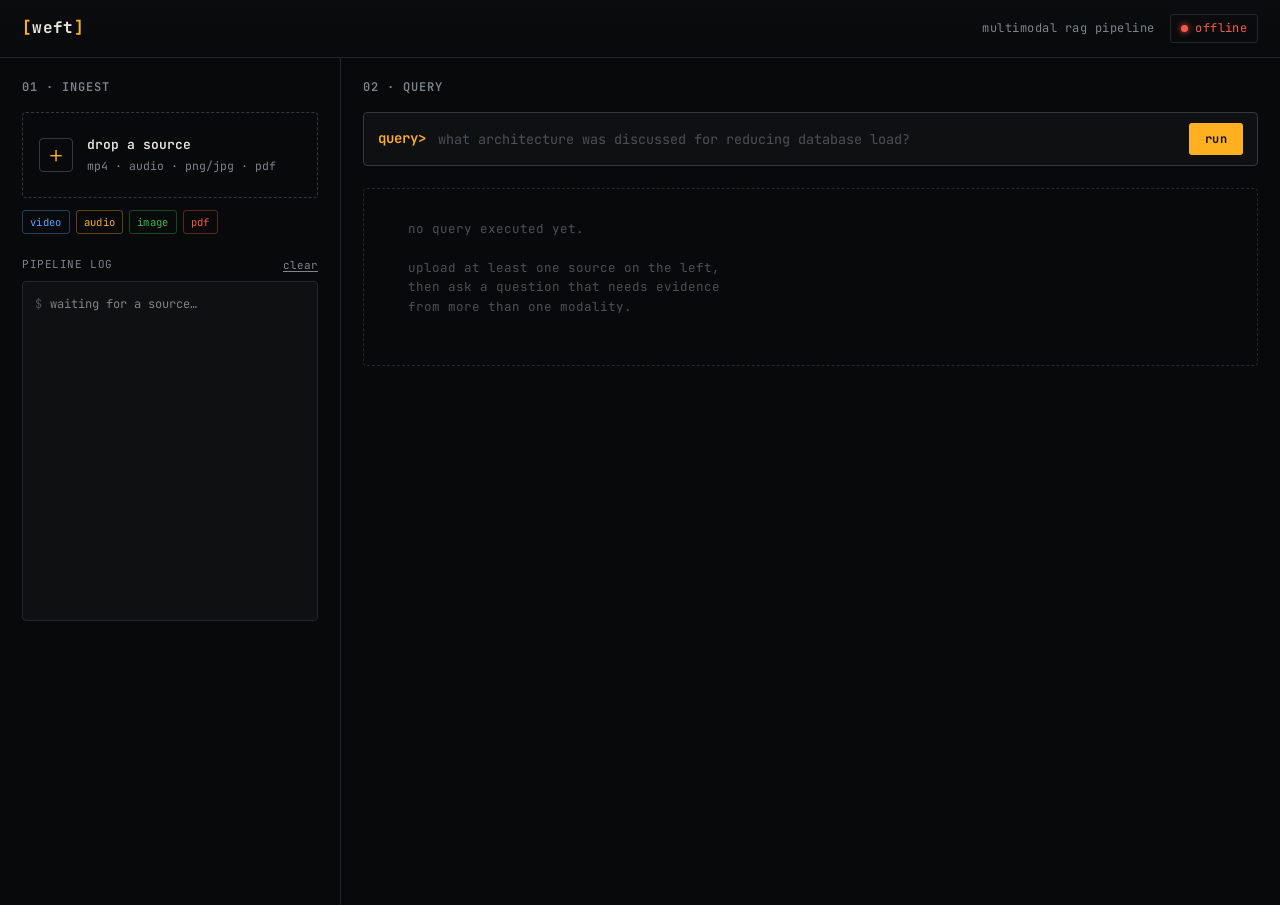
==== static/index.html @ 2bc6fb77 "chore: rename project to Weft, normalize line endings with .gitattributes, remove stray scaffold fol" ====
<!doctype html>
<html lang="en">
<head>
<meta charset="utf-8" />
<meta name="viewport" content="width=device-width, initial-scale=1" />
<title>weft // multimodal rag pipeline</title>
<link rel="preconnect" href="https://fonts.googleapis.com" />
<link href="https://fonts.googleapis.com/css2?family=JetBrains+Mono:wght@400;500;600;700&display=swap" rel="stylesheet" />
<link rel="stylesheet" href="/static/style.css" />
</head>
<body>

<header class="topbar">
  <div class="wordmark">
    <span class="bracket">[</span>weft<span class="bracket">]</span>
  </div>
  <div class="topbar-meta">
    <span class="topbar-label">multimodal rag pipeline</span>
    <span class="status" id="status-indicator" data-state="pending">
      <span class="status-dot"></span>
      <span class="status-text">connecting</span>
    </span>
  </div>
</header>

<main class="layout">

  <!-- ============ SIDEBAR: INGESTION ============ -->
  <section class="panel sidebar" aria-labelledby="ingest-heading">
    <h2 id="ingest-heading" class="panel-title">01 · ingest</h2>

    <div class="dropzone" id="dropzone" tabindex="0" role="button"
         aria-label="Upload a video, audio, image, or PDF source">
      <input type="file" id="file-input" accept=".mp4,.mp3,.wav,.m4a,.aac,.flac,.ogg,.png,.jpg,.jpeg,.pdf,.json,.txt" hidden />
      <div class="dropzone-inner">
        <div class="dropzone-glyph">＋</div>
        <div class="dropzone-copy">
          <strong>drop a source</strong>
          <span>mp4 · audio · png/jpg · pdf</span>
        </div>
      </div>
    </div>

    <div class="modality-legend">
      <span class="tag tag-video">video</span>
      <span class="tag tag-audio">audio</span>
      <span class="tag tag-image">image</span>
      <span class="tag tag-pdf">pdf</span>
    </div>

    <div class="log-header">
      <span>pipeline log</span>
      <button class="ghost-btn" id="clear-log">clear</button>
    </div>
    <div class="log-feed" id="log-feed" aria-live="polite">
      <div class="log-line log-muted">
        <span class="log-prefix">$</span> waiting for a source&hellip;
      </div>
    </div>
  </section>

  <!-- ============ MAIN: QUERY + RESULTS ============ -->
  <section class="panel main" aria-labelledby="query-heading">
    <h2 id="query-heading" class="panel-title">02 · query</h2>

    <form class="query-form" id="query-form">
      <label class="query-prompt" for="query-input">query&gt;</label>
      <input
        type="text"
        id="query-input"
        class="query-input"
        placeholder="what architecture was discussed for reducing database load?"
        autocomplete="off"
      />
      <button type="submit" class="run-btn" id="run-btn">run</button>
    </form>

    <div class="empty-state" id="empty-state">
      <pre>
   no query executed yet.

   upload at least one source on the left,
   then ask a question that needs evidence
   from more than one modality.
      </pre>
    </div>

    <div class="results" id="results" hidden>

      <!-- diff-style comparison, the signature element -->
      <div class="diff-block" id="diff-block">
        <div class="diff-hunk-header" id="diff-hunk-header">@@ awaiting query @@</div>
        <div class="diff-cols">
          <div class="diff-col diff-add">
            <div class="diff-col-label">+ multimodal</div>
            <div class="diff-col-body" id="diff-multimodal"></div>
          </div>
          <div class="diff-col diff-remove">
            <div class="diff-col-label">&minus; text-only baseline</div>
            <div class="diff-col-body" id="diff-baseline"></div>
          </div>
        </div>
      </div>

      <!-- full ranked multimodal hit list -->
      <div class="hits-header">
        <span>03 · ranked evidence</span>
        <span class="hits-count" id="hits-count"></span>
      </div>
      <div class="hits-list" id="hits-list"></div>
    </div>

  </section>
</main>

<script src="/static/app.js"></script>
</body>
</html>
---- static/style.css ----
/* ---------------------------------------------------------------
   weft // terminal-brutalist token system
   bg      #08090a   panel   #0e1012   border  #24282c
   text    #e9e6df   dim     #7d848b
   amber   #ffb020   green   #3fb950   red     #f8574d   blue    #58a6ff
----------------------------------------------------------------*/

:root {
  --bg: #08090a;
  --panel: #0e1012;
  --panel-raised: #131619;
  --border: #24282c;
  --border-strong: #34393e;
  --text: #e9e6df;
  --dim: #7d848b;
  --dimmer: #4c5157;
  --amber: #ffb020;
  --green: #3fb950;
  --green-dim: #1c3324;
  --red: #f8574d;
  --red-dim: #391f1e;
  --blue: #58a6ff;
  --mono: "JetBrains Mono", ui-monospace, "SFMono-Regular", Menlo, Consolas, monospace;
}

* { box-sizing: border-box; }

html, body {
  margin: 0;
  background: var(--bg);
  color: var(--text);
  font-family: var(--mono);
  font-size: 14px;
  line-height: 1.55;
}

@media (prefers-reduced-motion: reduce) {
  * { animation: none !important; transition: none !important; }
}

/* ---------- topbar ---------- */

.topbar {
  display: flex;
  align-items: center;
  justify-content: space-between;
  padding: 14px 22px;
  border-bottom: 1px solid var(--border);
  background: linear-gradient(180deg, #0b0c0d, var(--bg));
}

.wordmark {
  font-weight: 700;
  font-size: 16px;
  letter-spacing: 0.02em;
}
.wordmark .bracket { color: var(--amber); }

.topbar-meta {
  display: flex;
  align-items: center;
  gap: 16px;
}

.topbar-label {
  color: var(--dim);
  font-size: 12px;
  letter-spacing: 0.04em;
}

.status {
  display: flex;
  align-items: center;
  gap: 7px;
  font-size: 12px;
  letter-spacing: 0.03em;
  color: var(--dim);
  border: 1px solid var(--border);
  padding: 4px 10px;
  border-radius: 3px;
}
.status-dot {
  width: 7px;
  height: 7px;
  border-radius: 50%;
  background: var(--dimmer);
}
.status[data-state="online"] .status-dot { background: var(--green); box-shadow: 0 0 6px var(--green); }
.status[data-state="online"] .status-text { color: var(--green); }
.status[data-state="offline"] .status-dot { background: var(--red); box-shadow: 0 0 6px var(--red); }
.status[data-state="offline"] .status-text { color: var(--red); }
.status[data-state="pending"] .status-dot { animation: pulse 1.4s ease-in-out infinite; }

@keyframes pulse {
  0%, 100% { opacity: 0.35; }
  50% { opacity: 1; }
}

/* ---------- layout ---------- */

.layout {
  display: grid;
  grid-template-columns: 340px 1fr;
  gap: 1px;
  background: var(--border);
  min-height: calc(100vh - 53px);
}

@media (max-width: 880px) {
  .layout { grid-template-columns: 1fr; }
}

.panel {
  background: var(--bg);
  padding: 20px 22px 26px;
}

.panel-title {
  margin: 0 0 16px;
  font-size: 12px;
  font-weight: 600;
  letter-spacing: 0.08em;
  text-transform: uppercase;
  color: var(--dim);
}

/* ---------- dropzone ---------- */

.dropzone {
  border: 1px dashed var(--border-strong);
  border-radius: 4px;
  padding: 22px 16px;
  cursor: pointer;
  transition: border-color 0.15s ease, background 0.15s ease;
  outline: none;
}
.dropzone:hover,
.dropzone:focus-visible {
  border-color: var(--amber);
  background: rgba(255, 176, 32, 0.04);
}
.dropzone.drag-over {
  border-color: var(--amber);
  background: rgba(255, 176, 32, 0.08);
}
.dropzone-inner {
  display: flex;
  align-items: center;
  gap: 14px;
}
.dropzone-glyph {
  font-size: 22px;
  color: var(--amber);
  width: 34px;
  height: 34px;
  display: flex;
  align-items: center;
  justify-content: center;
  border: 1px solid var(--border-strong);
  border-radius: 4px;
  flex-shrink: 0;
}
.dropzone-copy {
  display: flex;
  flex-direction: column;
  gap: 2px;
}
.dropzone-copy strong { font-size: 13px; font-weight: 600; }
.dropzone-copy span { font-size: 11.5px; color: var(--dim); }

.modality-legend {
  display: flex;
  gap: 6px;
  margin: 12px 0 22px;
  flex-wrap: wrap;
}

.tag {
  font-size: 10.5px;
  letter-spacing: 0.03em;
  padding: 3px 7px;
  border-radius: 3px;
  border: 1px solid var(--border-strong);
  color: var(--dim);
}
.tag-video { color: var(--blue); border-color: rgba(88,166,255,0.35); }
.tag-audio { color: var(--amber); border-color: rgba(255,176,32,0.35); }
.tag-image { color: var(--green); border-color: rgba(63,185,80,0.35); }
.tag-pdf   { color: var(--red); border-color: rgba(248,87,77,0.35); }

/* ---------- log feed ---------- */

.log-header {
  display: flex;
  justify-content: space-between;
  align-items: center;
  font-size: 11px;
  letter-spacing: 0.05em;
  text-transform: uppercase;
  color: var(--dim);
  margin-bottom: 8px;
}

.ghost-btn {
  background: none;
  border: none;
  color: var(--dim);
  font-family: var(--mono);
  font-size: 11px;
  cursor: pointer;
  text-decoration: underline;
  text-underline-offset: 2px;
  padding: 0;
}
.ghost-btn:hover { color: var(--text); }

.log-feed {
  border: 1px solid var(--border);
  border-radius: 4px;
  background: var(--panel);
  padding: 10px 12px;
  height: 340px;
  overflow-y: auto;
  font-size: 12px;
}

.log-line {
  display: flex;
  gap: 8px;
  padding: 3px 0;
  animation: rise 0.15s ease;
  word-break: break-word;
}
@keyframes rise {
  from { opacity: 0; transform: translateY(2px); }
  to { opacity: 1; transform: translateY(0); }
}
.log-prefix { color: var(--dimmer); flex-shrink: 0; }
.log-muted { color: var(--dim); }
.log-ok .log-prefix { color: var(--green); }
.log-ok { color: var(--text); }
.log-err .log-prefix { color: var(--red); }
.log-err { color: #ff9a94; }
.log-info .log-prefix { color: var(--blue); }

/* ---------- query form ---------- */

.query-form {
  display: flex;
  align-items: center;
  gap: 10px;
  border: 1px solid var(--border-strong);
  border-radius: 4px;
  background: var(--panel);
  padding: 10px 14px;
  margin-bottom: 22px;
}
.query-prompt {
  color: var(--amber);
  font-weight: 600;
  flex-shrink: 0;
}
.query-input {
  flex: 1;
  background: none;
  border: none;
  outline: none;
  color: var(--text);
  font-family: var(--mono);
  font-size: 13.5px;
  caret-color: var(--amber);
}
.query-input::placeholder { color: var(--dimmer); }

.run-btn {
  background: var(--amber);
  color: #17130a;
  border: none;
  font-family: var(--mono);
  font-weight: 700;
  font-size: 12px;
  letter-spacing: 0.03em;
  padding: 8px 16px;
  border-radius: 3px;
  cursor: pointer;
  transition: filter 0.12s ease, transform 0.05s ease;
}
.run-btn:hover { filter: brightness(1.1); }
.run-btn:active { transform: translateY(1px); }
.run-btn:disabled { opacity: 0.5; cursor: progress; }

/* ---------- empty state ---------- */

.empty-state {
  border: 1px dashed var(--border);
  border-radius: 4px;
  padding: 30px 20px;
  color: var(--dimmer);
  font-size: 12.5px;
}
.empty-state pre { margin: 0; font-family: var(--mono); }

/* ---------- diff block (signature element) ---------- */

.diff-block {
  border: 1px solid var(--border-strong);
  border-radius: 4px;
  overflow: hidden;
  margin-bottom: 28px;
}
.diff-hunk-header {
  background: var(--panel-raised);
  color: var(--blue);
  font-size: 12px;
  padding: 8px 14px;
  border-bottom: 1px solid var(--border);
  letter-spacing: 0.02em;
}
.diff-cols {
  display: grid;
  grid-template-columns: 1fr 1fr;
}
@media (max-width: 720px) {
  .diff-cols { grid-template-columns: 1fr; }
}
.diff-col { padding: 14px 16px; background: var(--panel); }
.diff-add { border-right: 1px solid var(--border); background: linear-gradient(180deg, var(--green-dim) 0%, var(--panel) 90px); }
.diff-remove { background: linear-gradient(180deg, var(--red-dim) 0%, var(--panel) 90px); }

.diff-col-label {
  font-size: 11px;
  font-weight: 700;
  letter-spacing: 0.04em;
  text-transform: uppercase;
  margin-bottom: 10px;
}
.diff-add .diff-col-label { color: var(--green); }
.diff-remove .diff-col-label { color: var(--red); }

.diff-row {
  display: grid;
  grid-template-columns: 78px 1fr;
  gap: 10px;
  padding: 5px 0;
  font-size: 12.5px;
  border-top: 1px solid rgba(255,255,255,0.04);
}
.diff-row:first-child { border-top: none; }
.diff-row-key { color: var(--dim); font-size: 11px; padding-top: 1px; }
.diff-row-val { color: var(--text); white-space: pre-wrap; }
.diff-row-val.dim { color: var(--dimmer); font-style: italic; }

.diff-frame {
  margin-top: 10px;
  width: 100%;
  max-height: 180px;
  object-fit: cover;
  border-radius: 3px;
  border: 1px solid var(--border);
  display: block;
}

.diff-empty { color: var(--dimmer); font-size: 12.5px; font-style: italic; }

/* ---------- ranked hits ---------- */

.hits-header {
  display: flex;
  justify-content: space-between;
  align-items: baseline;
  font-size: 11px;
  letter-spacing: 0.06em;
  text-transform: uppercase;
  color: var(--dim);
  margin-bottom: 10px;
}
.hits-count { color: var(--dimmer); text-transform: none; letter-spacing: 0; }

.hits-list {
  display: flex;
  flex-direction: column;
  gap: 10px;
}

.hit-card {
  border: 1px solid var(--border);
  border-radius: 4px;
  padding: 12px 14px;
  background: var(--panel);
  display: grid;
  grid-template-columns: 96px 1fr auto;
  gap: 14px;
  align-items: start;
}
@media (max-width: 640px) {
  .hit-card { grid-template-columns: 1fr; }
}

.hit-thumb {
  width: 96px;
  height: 64px;
  object-fit: cover;
  border-radius: 3px;
  border: 1px solid var(--border);
  background: var(--panel-raised);
}
.hit-thumb-placeholder {
  width: 96px;
  height: 64px;
  border-radius: 3px;
  border: 1px dashed var(--border-strong);
  display: flex;
  align-items: center;
  justify-content: center;
  color: var(--dimmer);
  font-size: 10px;
}

.hit-body { min-width: 0; }
.hit-meta {
  display: flex;
  gap: 8px;
  align-items: center;
  margin-bottom: 6px;
  font-size: 11px;
  color: var(--dim);
}
.hit-source { color: var(--text); }
.hit-text {
  font-size: 12.5px;
  color: var(--text);
  overflow: hidden;
  text-overflow: ellipsis;
  display: -webkit-box;
  -webkit-line-clamp: 2;
  -webkit-box-orient: vertical;
}

.hit-score {
  text-align: right;
  font-size: 11px;
  color: var(--dim);
  white-space: nowrap;
}
.hit-score strong { color: var(--amber); font-size: 13px; display: block; }
.score-bar {
  width: 60px;
  height: 3px;
  background: var(--border);
  border-radius: 2px;
  margin-top: 6px;
  overflow: hidden;
}
.score-bar-fill { height: 100%; background: var(--amber); }

/* ---------- scrollbars ---------- */

::-webkit-scrollbar { width: 8px; height: 8px; }
::-webkit-scrollbar-track { background: var(--panel); }
::-webkit-scrollbar-thumb { background: var(--border-strong); border-radius: 4px; }
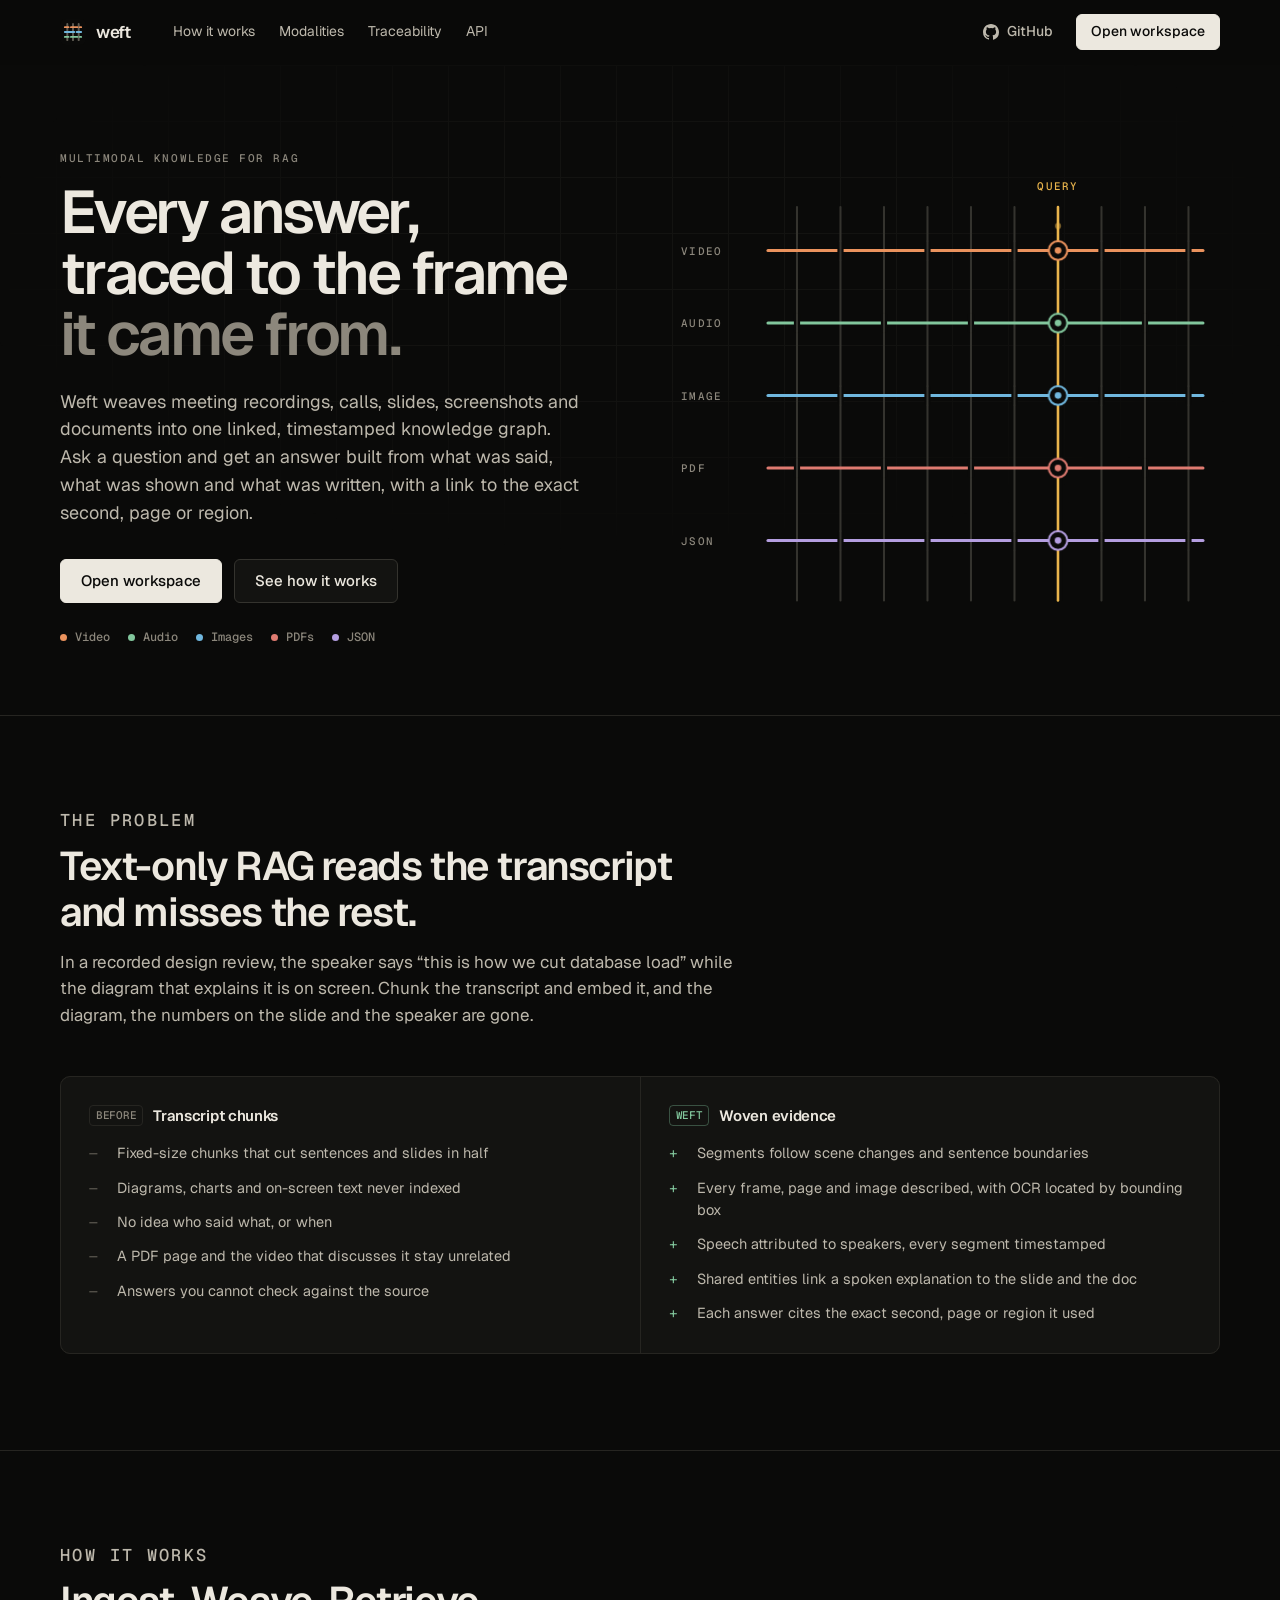
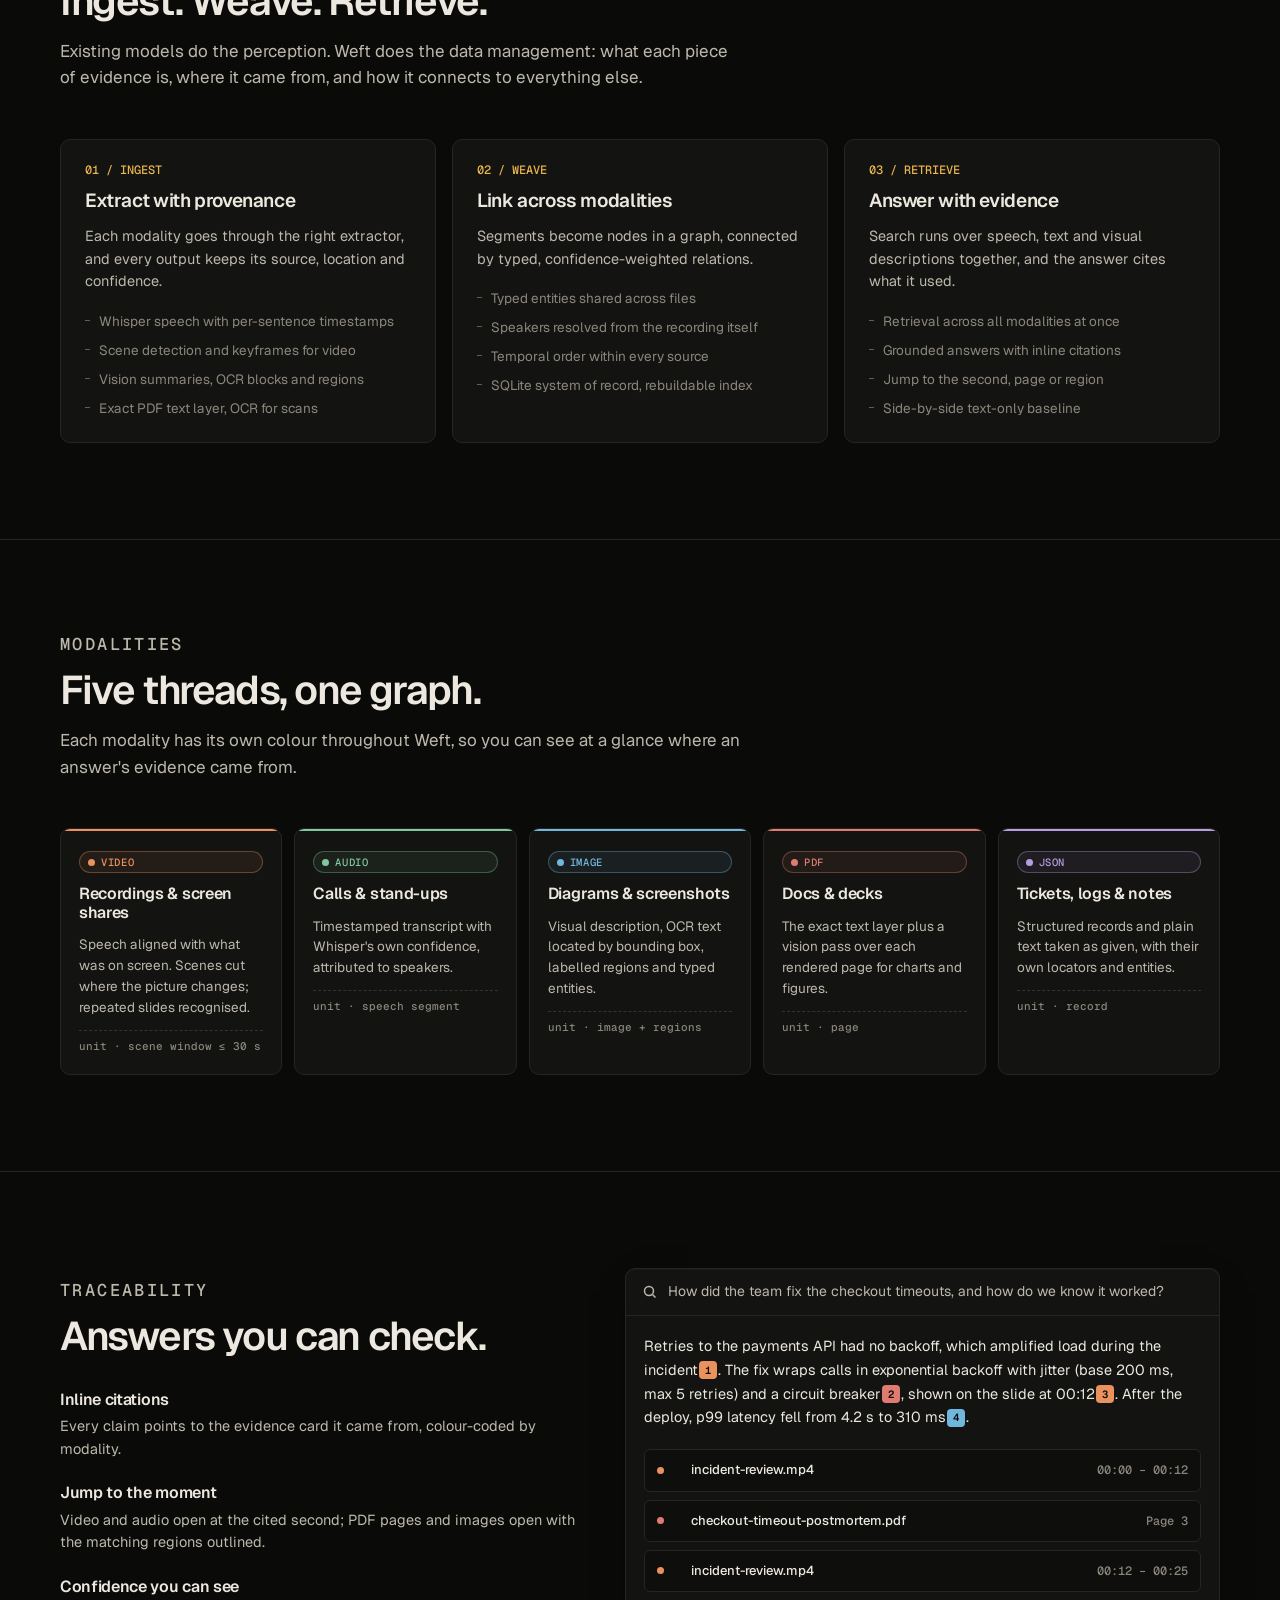
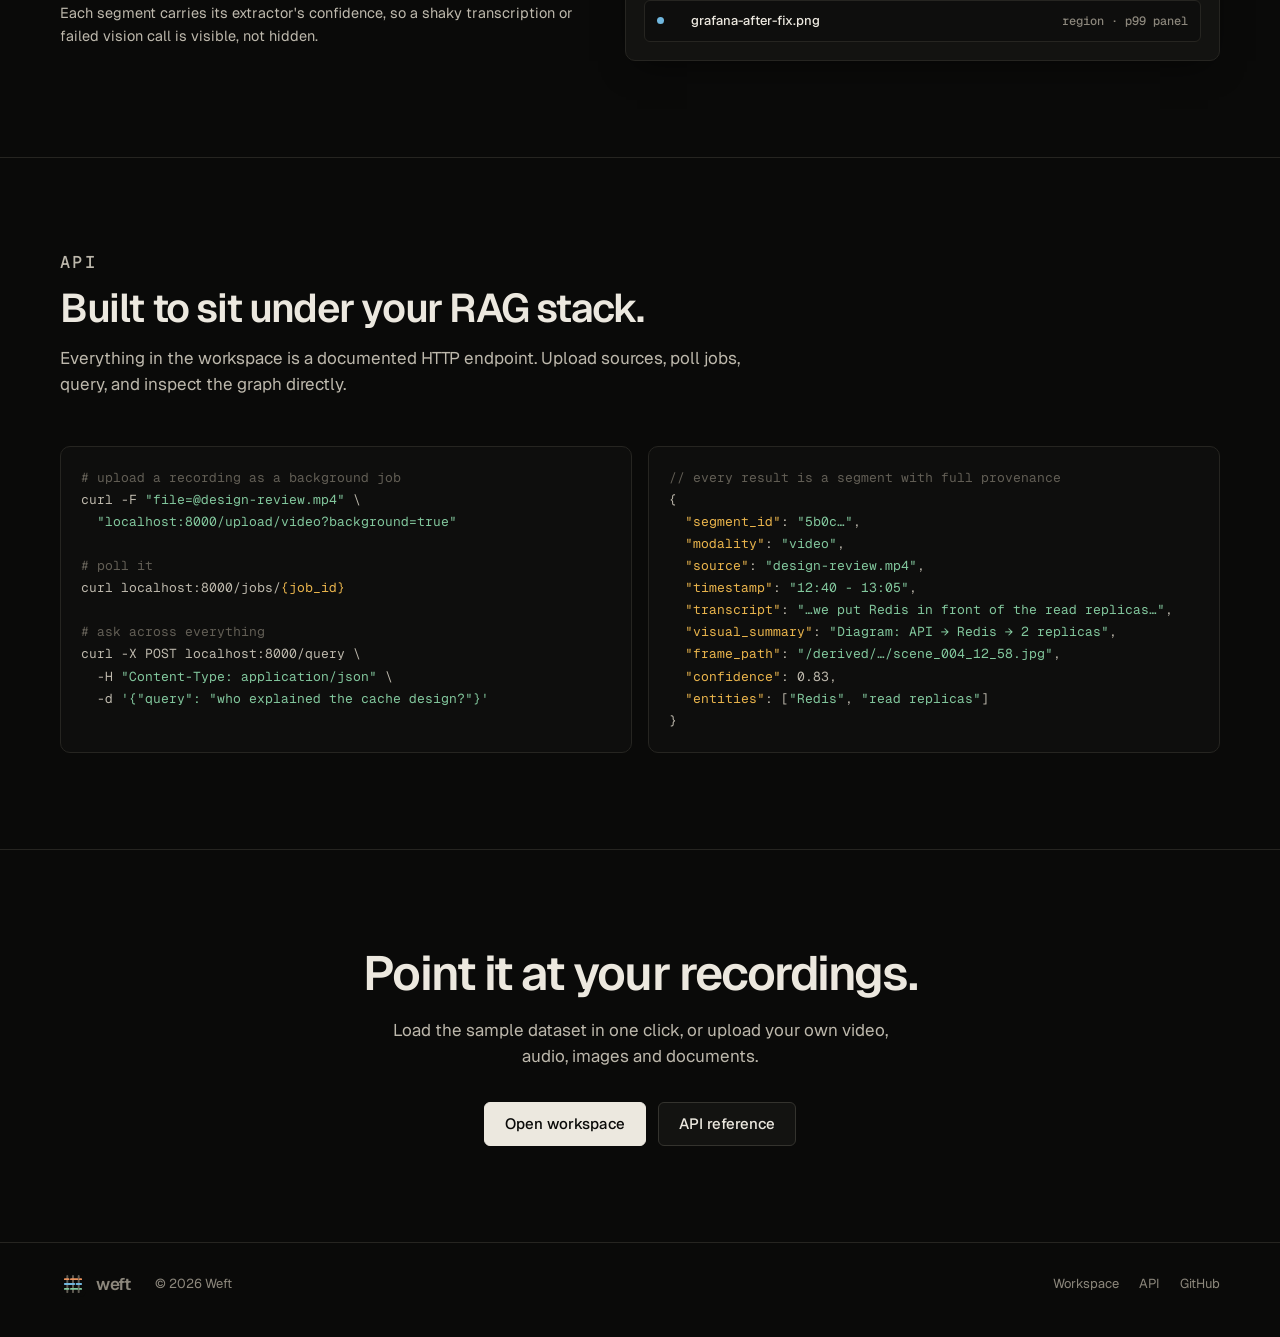
==== commit e4f0d1ba: "feat: add Weft website with landing page and workspace (ask with citations, evidence drawer, library" ====
--- a/static/index.html
+++ b/static/index.html
@@ -1,118 +1,273 @@
 <!doctype html>
 <html lang="en">
 <head>
-<meta charset="utf-8" />
-<meta name="viewport" content="width=device-width, initial-scale=1" />
-<title>weft // multimodal rag pipeline</title>
-<link rel="preconnect" href="https://fonts.googleapis.com" />
-<link href="https://fonts.googleapis.com/css2?family=JetBrains+Mono:wght@400;500;600;700&display=swap" rel="stylesheet" />
-<link rel="stylesheet" href="/static/style.css" />
+  <meta charset="utf-8" />
+  <meta name="viewport" content="width=device-width, initial-scale=1" />
+  <title>Weft · Multimodal knowledge for RAG, traced to the source</title>
+  <meta name="description" content="Weft turns video, audio, images, PDFs and JSON into one linked, timestamped knowledge graph, so every answer traces back to the exact frame, page or second it came from." />
+  <meta name="theme-color" content="#0a0a09" />
+  <meta property="og:title" content="Weft · Every answer, traced to the frame it came from" />
+  <meta property="og:description" content="Multimodal ingestion and retrieval for RAG: speech, slides, screenshots and documents woven into one graph." />
+  <meta property="og:type" content="website" />
+  <link rel="icon" href="/static/img/weft-mark.svg" type="image/svg+xml" />
+  <link rel="preconnect" href="https://fonts.googleapis.com" />
+  <link rel="preconnect" href="https://fonts.gstatic.com" crossorigin />
+  <link href="https://fonts.googleapis.com/css2?family=Geist:wght@400;500;600;700&family=Geist+Mono:wght@400;500&display=swap" rel="stylesheet" />
+  <link rel="stylesheet" href="/static/css/weft.css" />
+  <link rel="stylesheet" href="/static/css/landing.css" />
 </head>
 <body>
-
-<header class="topbar">
-  <div class="wordmark">
-    <span class="bracket">[</span>weft<span class="bracket">]</span>
-  </div>
-  <div class="topbar-meta">
-    <span class="topbar-label">multimodal rag pipeline</span>
-    <span class="status" id="status-indicator" data-state="pending">
-      <span class="status-dot"></span>
-      <span class="status-text">connecting</span>
-    </span>
-  </div>
-</header>
-
-<main class="layout">
-
-  <!-- ============ SIDEBAR: INGESTION ============ -->
-  <section class="panel sidebar" aria-labelledby="ingest-heading">
-    <h2 id="ingest-heading" class="panel-title">01 · ingest</h2>
-
-    <div class="dropzone" id="dropzone" tabindex="0" role="button"
-         aria-label="Upload a video, audio, image, or PDF source">
-      <input type="file" id="file-input" accept=".mp4,.mp3,.wav,.m4a,.aac,.flac,.ogg,.png,.jpg,.jpeg,.pdf,.json,.txt" hidden />
-      <div class="dropzone-inner">
-        <div class="dropzone-glyph">＋</div>
-        <div class="dropzone-copy">
-          <strong>drop a source</strong>
-          <span>mp4 · audio · png/jpg · pdf</span>
-        </div>
+  <header class="site-nav">
+    <div class="wrap">
+      <a class="brand" href="/" aria-label="Weft home"><img src="/static/img/weft-mark.svg" alt="" />weft</a>
+      <nav aria-label="Primary">
+        <a href="#how">How it works</a>
+        <a href="#modalities">Modalities</a>
+        <a href="#trace">Traceability</a>
+        <a href="#api">API</a>
+      </nav>
+      <div class="nav-actions">
+        <a class="btn btn-ghost" href="https://github.com/Priyansh10ff/Weft" target="_blank" rel="noopener">
+          <svg viewBox="0 0 16 16" fill="currentColor" aria-hidden="true"><path d="M8 0C3.58 0 0 3.58 0 8a8 8 0 0 0 5.47 7.59c.4.07.55-.17.55-.38v-1.33c-2.23.48-2.7-1.07-2.7-1.07-.36-.92-.89-1.17-.89-1.17-.73-.5.06-.49.06-.49.8.06 1.23.83 1.23.83.72 1.22 1.88.87 2.33.66.07-.52.28-.87.5-1.07-1.78-.2-3.65-.89-3.65-3.95 0-.87.31-1.59.82-2.15-.08-.2-.36-1.02.08-2.12 0 0 .67-.21 2.2.82a7.6 7.6 0 0 1 4 0c1.53-1.04 2.2-.82 2.2-.82.44 1.1.16 1.92.08 2.12.51.56.82 1.27.82 2.15 0 3.07-1.87 3.75-3.65 3.95.29.25.54.73.54 1.48v2.2c0 .21.15.46.55.38A8 8 0 0 0 16 8c0-4.42-3.58-8-8-8Z"/></svg>
+          GitHub
+        </a>
+        <a class="btn btn-primary" href="/app">Open workspace</a>
       </div>
     </div>
-
-    <div class="modality-legend">
-      <span class="tag tag-video">video</span>
-      <span class="tag tag-audio">audio</span>
-      <span class="tag tag-image">image</span>
-      <span class="tag tag-pdf">pdf</span>
+  </header>
+
+  <main>
+    <section class="hero">
+      <div class="wrap">
+        <div>
+          <p class="eyebrow">Multimodal knowledge for RAG</p>
+          <h1 style="margin-top:18px">Every answer,<br />traced to the frame<br /><em>it came from.</em></h1>
+          <p class="lede">Weft weaves meeting recordings, calls, slides, screenshots and documents into one linked, timestamped knowledge graph. Ask a question and get an answer built from what was said, what was shown and what was written, with a link to the exact second, page or region.</p>
+          <div class="ctas">
+            <a class="btn btn-primary btn-lg" href="/app">Open workspace</a>
+            <a class="btn btn-lg" href="#how">See how it works</a>
+          </div>
+          <div class="meta">
+            <span><i class="dot" style="background:var(--m-video)"></i>Video</span>
+            <span><i class="dot" style="background:var(--m-audio)"></i>Audio</span>
+            <span><i class="dot" style="background:var(--m-image)"></i>Images</span>
+            <span><i class="dot" style="background:var(--m-pdf)"></i>PDFs</span>
+            <span><i class="dot" style="background:var(--m-json)"></i>JSON</span>
+          </div>
+        </div>
+        <div class="loom" data-loom></div>
+      </div>
+    </section>
+
+    <section class="block" id="problem">
+      <div class="wrap">
+        <div class="block-head">
+          <p class="eyebrow">The problem</p>
+          <h2>Text-only RAG reads the transcript and misses the rest.</h2>
+          <p>In a recorded design review, the speaker says “this is how we cut database load” while the diagram that explains it is on screen. Chunk the transcript and embed it, and the diagram, the numbers on the slide and the speaker are gone.</p>
+        </div>
+        <div class="contrast">
+          <div>
+            <h3><span class="tag">BEFORE</span>Transcript chunks</h3>
+            <ul>
+              <li>Fixed-size chunks that cut sentences and slides in half</li>
+              <li>Diagrams, charts and on-screen text never indexed</li>
+              <li>No idea who said what, or when</li>
+              <li>A PDF page and the video that discusses it stay unrelated</li>
+              <li>Answers you cannot check against the source</li>
+            </ul>
+          </div>
+          <div class="yes">
+            <h3><span class="tag" style="color:var(--ok);border-color:rgba(130,199,157,.35)">WEFT</span>Woven evidence</h3>
+            <ul>
+              <li>Segments follow scene changes and sentence boundaries</li>
+              <li>Every frame, page and image described, with OCR located by bounding box</li>
+              <li>Speech attributed to speakers, every segment timestamped</li>
+              <li>Shared entities link a spoken explanation to the slide and the doc</li>
+              <li>Each answer cites the exact second, page or region it used</li>
+            </ul>
+          </div>
+        </div>
+      </div>
+    </section>
+
+    <section class="block" id="how">
+      <div class="wrap">
+        <div class="block-head">
+          <p class="eyebrow">How it works</p>
+          <h2>Ingest. Weave. Retrieve.</h2>
+          <p>Existing models do the perception. Weft does the data management: what each piece of evidence is, where it came from, and how it connects to everything else.</p>
+        </div>
+        <div class="steps">
+          <article class="card step">
+            <span class="n">01 / INGEST</span>
+            <h3>Extract with provenance</h3>
+            <p>Each modality goes through the right extractor, and every output keeps its source, location and confidence.</p>
+            <ul>
+              <li>Whisper speech with per-sentence timestamps</li>
+              <li>Scene detection and keyframes for video</li>
+              <li>Vision summaries, OCR blocks and regions</li>
+              <li>Exact PDF text layer, OCR for scans</li>
+            </ul>
+          </article>
+          <article class="card step">
+            <span class="n">02 / WEAVE</span>
+            <h3>Link across modalities</h3>
+            <p>Segments become nodes in a graph, connected by typed, confidence-weighted relations.</p>
+            <ul>
+              <li>Typed entities shared across files</li>
+              <li>Speakers resolved from the recording itself</li>
+              <li>Temporal order within every source</li>
+              <li>SQLite system of record, rebuildable index</li>
+            </ul>
+          </article>
+          <article class="card step">
+            <span class="n">03 / RETRIEVE</span>
+            <h3>Answer with evidence</h3>
+            <p>Search runs over speech, text and visual descriptions together, and the answer cites what it used.</p>
+            <ul>
+              <li>Retrieval across all modalities at once</li>
+              <li>Grounded answers with inline citations</li>
+              <li>Jump to the second, page or region</li>
+              <li>Side-by-side text-only baseline</li>
+            </ul>
+          </article>
+        </div>
+      </div>
+    </section>
+
+    <section class="block" id="modalities">
+      <div class="wrap">
+        <div class="block-head">
+          <p class="eyebrow">Modalities</p>
+          <h2>Five threads, one graph.</h2>
+          <p>Each modality has its own colour throughout Weft, so you can see at a glance where an answer's evidence came from.</p>
+        </div>
+        <div class="modalities">
+          <article class="card modality mod-video" style="--c:var(--m-video)">
+            <span class="chip mod mod-video"><i class="dot"></i>Video</span>
+            <h3>Recordings &amp; screen shares</h3>
+            <p>Speech aligned with what was on screen. Scenes cut where the picture changes; repeated slides recognised.</p>
+            <span class="unit">unit · scene window ≤ 30 s</span>
+          </article>
+          <article class="card modality mod-audio" style="--c:var(--m-audio)">
+            <span class="chip mod mod-audio"><i class="dot"></i>Audio</span>
+            <h3>Calls &amp; stand-ups</h3>
+            <p>Timestamped transcript with Whisper's own confidence, attributed to speakers.</p>
+            <span class="unit">unit · speech segment</span>
+          </article>
+          <article class="card modality mod-image" style="--c:var(--m-image)">
+            <span class="chip mod mod-image"><i class="dot"></i>Image</span>
+            <h3>Diagrams &amp; screenshots</h3>
+            <p>Visual description, OCR text located by bounding box, labelled regions and typed entities.</p>
+            <span class="unit">unit · image + regions</span>
+          </article>
+          <article class="card modality mod-pdf" style="--c:var(--m-pdf)">
+            <span class="chip mod mod-pdf"><i class="dot"></i>PDF</span>
+            <h3>Docs &amp; decks</h3>
+            <p>The exact text layer plus a vision pass over each rendered page for charts and figures.</p>
+            <span class="unit">unit · page</span>
+          </article>
+          <article class="card modality mod-json" style="--c:var(--m-json)">
+            <span class="chip mod mod-json"><i class="dot"></i>JSON</span>
+            <h3>Tickets, logs &amp; notes</h3>
+            <p>Structured records and plain text taken as given, with their own locators and entities.</p>
+            <span class="unit">unit · record</span>
+          </article>
+        </div>
+      </div>
+    </section>
+
+    <section class="block" id="trace">
+      <div class="wrap trace">
+        <div>
+          <div class="block-head" style="margin-bottom:32px">
+            <p class="eyebrow">Traceability</p>
+            <h2>Answers you can check.</h2>
+          </div>
+          <div class="trace-points">
+            <div><h3>Inline citations</h3><p>Every claim points to the evidence card it came from, colour-coded by modality.</p></div>
+            <div><h3>Jump to the moment</h3><p>Video and audio open at the cited second; PDF pages and images open with the matching regions outlined.</p></div>
+            <div><h3>Confidence you can see</h3><p>Each segment carries its extractor's confidence, so a shaky transcription or failed vision call is visible, not hidden.</p></div>
+          </div>
+        </div>
+        <div class="card mock" aria-label="Example answer in the Weft workspace">
+          <div class="mock-bar">
+            <svg width="16" height="16" viewBox="0 0 16 16" fill="none" stroke="currentColor" stroke-width="1.5" aria-hidden="true"><circle cx="7" cy="7" r="4.5"/><path d="m10.5 10.5 3 3"/></svg>
+            <span class="q">How did the team fix the checkout timeouts, and how do we know it worked?</span>
+          </div>
+          <div class="mock-answer">
+            Retries to the payments API had no backoff, which amplified load during the incident<span class="cite" style="--c:var(--m-video)">1</span>. The fix wraps calls in exponential backoff with jitter (base 200 ms, max 5 retries) and a circuit breaker<span class="cite" style="--c:var(--m-pdf)">2</span>, shown on the slide at 00:12<span class="cite" style="--c:var(--m-video)">3</span>. After the deploy, p99 latency fell from 4.2 s to 310 ms<span class="cite" style="--c:var(--m-image)">4</span>.
+          </div>
+          <div class="mock-ev">
+            <div class="row mod mod-video"><i class="dot"></i><b>incident-review.mp4</b><span class="loc">00:00 – 00:12</span></div>
+            <div class="row mod mod-pdf"><i class="dot"></i><b>checkout-timeout-postmortem.pdf</b><span class="loc">Page 3</span></div>
+            <div class="row mod mod-video"><i class="dot"></i><b>incident-review.mp4</b><span class="loc">00:12 – 00:25</span></div>
+            <div class="row mod mod-image"><i class="dot"></i><b>grafana-after-fix.png</b><span class="loc">region · p99 panel</span></div>
+          </div>
+        </div>
+      </div>
+    </section>
+
+    <section class="block" id="api">
+      <div class="wrap">
+        <div class="block-head">
+          <p class="eyebrow">API</p>
+          <h2>Built to sit under your RAG stack.</h2>
+          <p>Everything in the workspace is a documented HTTP endpoint. Upload sources, poll jobs, query, and inspect the graph directly.</p>
+        </div>
+        <div class="schema">
+<pre class="code"><span class="c"># upload a recording as a background job</span>
+curl -F <span class="s">"file=@design-review.mp4"</span> \
+  <span class="s">"localhost:8000/upload/video?background=true"</span>
+
+<span class="c"># poll it</span>
+curl localhost:8000/jobs/<span class="k">{job_id}</span>
+
+<span class="c"># ask across everything</span>
+curl -X POST localhost:8000/query \
+  -H <span class="s">"Content-Type: application/json"</span> \
+  -d <span class="s">'{"query": "who explained the cache design?"}'</span></pre>
+<pre class="code"><span class="c">// every result is a segment with full provenance</span>
+{
+  <span class="k">"segment_id"</span>: <span class="s">"5b0c…"</span>,
+  <span class="k">"modality"</span>: <span class="s">"video"</span>,
+  <span class="k">"source"</span>: <span class="s">"design-review.mp4"</span>,
+  <span class="k">"timestamp"</span>: <span class="s">"12:40 - 13:05"</span>,
+  <span class="k">"transcript"</span>: <span class="s">"…we put Redis in front of the read replicas…"</span>,
+  <span class="k">"visual_summary"</span>: <span class="s">"Diagram: API → Redis → 2 replicas"</span>,
+  <span class="k">"frame_path"</span>: <span class="s">"/derived/…/scene_004_12_58.jpg"</span>,
+  <span class="k">"confidence"</span>: 0.83,
+  <span class="k">"entities"</span>: [<span class="s">"Redis"</span>, <span class="s">"read replicas"</span>]
+}</pre>
+        </div>
+      </div>
+    </section>
+
+    <section class="cta-band">
+      <div class="wrap">
+        <h2>Point it at your recordings.</h2>
+        <p>Load the sample dataset in one click, or upload your own video, audio, images and documents.</p>
+        <div class="ctas">
+          <a class="btn btn-primary btn-lg" href="/app">Open workspace</a>
+          <a class="btn btn-lg" href="/docs">API reference</a>
+        </div>
+      </div>
+    </section>
+  </main>
+
+  <footer class="site-foot">
+    <div class="wrap">
+      <a class="brand" href="/"><img src="/static/img/weft-mark.svg" alt="" />weft</a>
+      <span>© <span data-year></span> Weft</span>
+      <nav aria-label="Footer">
+        <a href="/app">Workspace</a>
+        <a href="/docs">API</a>
+        <a href="https://github.com/Priyansh10ff/Weft" target="_blank" rel="noopener">GitHub</a>
+      </nav>
     </div>
-
-    <div class="log-header">
-      <span>pipeline log</span>
-      <button class="ghost-btn" id="clear-log">clear</button>
-    </div>
-    <div class="log-feed" id="log-feed" aria-live="polite">
-      <div class="log-line log-muted">
-        <span class="log-prefix">$</span> waiting for a source&hellip;
-      </div>
-    </div>
-  </section>
-
-  <!-- ============ MAIN: QUERY + RESULTS ============ -->
-  <section class="panel main" aria-labelledby="query-heading">
-    <h2 id="query-heading" class="panel-title">02 · query</h2>
-
-    <form class="query-form" id="query-form">
-      <label class="query-prompt" for="query-input">query&gt;</label>
-      <input
-        type="text"
-        id="query-input"
-        class="query-input"
-        placeholder="what architecture was discussed for reducing database load?"
-        autocomplete="off"
-      />
-      <button type="submit" class="run-btn" id="run-btn">run</button>
-    </form>
-
-    <div class="empty-state" id="empty-state">
-      <pre>
-   no query executed yet.
-
-   upload at least one source on the left,
-   then ask a question that needs evidence
-   from more than one modality.
-      </pre>
-    </div>
-
-    <div class="results" id="results" hidden>
-
-      <!-- diff-style comparison, the signature element -->
-      <div class="diff-block" id="diff-block">
-        <div class="diff-hunk-header" id="diff-hunk-header">@@ awaiting query @@</div>
-        <div class="diff-cols">
-          <div class="diff-col diff-add">
-            <div class="diff-col-label">+ multimodal</div>
-            <div class="diff-col-body" id="diff-multimodal"></div>
-          </div>
-          <div class="diff-col diff-remove">
-            <div class="diff-col-label">&minus; text-only baseline</div>
-            <div class="diff-col-body" id="diff-baseline"></div>
-          </div>
-        </div>
-      </div>
-
-      <!-- full ranked multimodal hit list -->
-      <div class="hits-header">
-        <span>03 · ranked evidence</span>
-        <span class="hits-count" id="hits-count"></span>
-      </div>
-      <div class="hits-list" id="hits-list"></div>
-    </div>
-
-  </section>
-</main>
-
-<script src="/static/app.js"></script>
+  </footer>
+
+  <script type="module" src="/static/js/landing.js"></script>
 </body>
 </html>
--- a/static/css/weft.css
+++ b/static/css/weft.css
@@ -0,0 +1,186 @@
+/* ==========================================================================
+   Weft design system
+   Dark, quiet, precise. One neutral palette, five "thread" colours, one per
+   modality, used everywhere a piece of evidence appears.
+   ========================================================================== */
+
+:root {
+  --bg: #0a0a09;
+  --bg-raised: #0e0e0d;
+  --surface: #131311;
+  --surface-2: #191917;
+  --surface-3: #21201d;
+  --line: #262521;
+  --line-2: #34332e;
+  --line-3: #4a4842;
+
+  --text: #ece8df;
+  --text-2: #bdb8ac;
+  --muted: #8c877c;
+  --faint: #625e55;
+
+  --primary: #ece8df;
+  --primary-ink: #0a0a09;
+  --signal: #e9b44c;
+  --signal-soft: rgba(233, 180, 76, 0.12);
+
+  --ok: #82c79d;
+  --warn: #e9b44c;
+  --err: #e7685e;
+
+  /* Thread colours: one per modality. */
+  --m-video: #ea925d;
+  --m-audio: #82c79d;
+  --m-image: #70b7de;
+  --m-pdf: #df7b71;
+  --m-json: #b49ee0;
+
+  --font: "Geist", ui-sans-serif, system-ui, -apple-system, "Segoe UI", Roboto, sans-serif;
+  --mono: "Geist Mono", ui-monospace, "SFMono-Regular", "Cascadia Code", Menlo, Consolas, monospace;
+
+  --r-sm: 4px;
+  --r: 6px;
+  --r-lg: 10px;
+
+  --shadow: 0 1px 0 rgba(255, 255, 255, 0.03) inset, 0 12px 32px -12px rgba(0, 0, 0, 0.6);
+  --ease: cubic-bezier(0.2, 0.7, 0.2, 1);
+  color-scheme: dark;
+}
+
+*, *::before, *::after { box-sizing: border-box; }
+html { -webkit-text-size-adjust: 100%; }
+body {
+  margin: 0;
+  background: var(--bg);
+  color: var(--text);
+  font: 15px/1.55 var(--font);
+  font-feature-settings: "ss01", "cv11";
+  -webkit-font-smoothing: antialiased;
+  text-rendering: optimizeLegibility;
+}
+img, video, svg { display: block; max-width: 100%; }
+a { color: inherit; text-decoration: none; }
+button, input, select, textarea { font: inherit; color: inherit; }
+button { cursor: pointer; }
+::selection { background: var(--signal); color: var(--primary-ink); }
+:focus-visible { outline: 2px solid var(--signal); outline-offset: 2px; border-radius: var(--r-sm); }
+.sr-only { position: absolute; width: 1px; height: 1px; overflow: hidden; clip: rect(0 0 0 0); white-space: nowrap; }
+
+h1, h2, h3, h4 { margin: 0; font-weight: 600; letter-spacing: -0.02em; line-height: 1.15; }
+p { margin: 0; }
+code, kbd, pre, .mono { font-family: var(--mono); font-size: 0.86em; }
+.muted { color: var(--muted); }
+.faint { color: var(--faint); }
+.eyebrow {
+  font: 500 11px/1 var(--mono);
+  text-transform: uppercase;
+  letter-spacing: 0.14em;
+  color: var(--muted);
+}
+
+/* ---------------------------------------------------------------- buttons */
+.btn {
+  display: inline-flex; align-items: center; justify-content: center; gap: 8px;
+  height: 36px; padding: 0 14px;
+  border: 1px solid var(--line-2); border-radius: var(--r);
+  background: var(--surface); color: var(--text);
+  font-size: 14px; font-weight: 500; white-space: nowrap;
+  transition: background 0.15s var(--ease), border-color 0.15s var(--ease), color 0.15s;
+}
+.btn:hover { background: var(--surface-2); border-color: var(--line-3); }
+.btn:disabled { opacity: 0.45; cursor: not-allowed; }
+.btn-primary { background: var(--primary); color: var(--primary-ink); border-color: var(--primary); }
+.btn-primary:hover { background: #fff; border-color: #fff; }
+.btn-ghost { background: transparent; border-color: transparent; color: var(--text-2); }
+.btn-ghost:hover { background: var(--surface-2); color: var(--text); border-color: transparent; }
+.btn-danger:hover { color: var(--err); border-color: rgba(231, 104, 94, 0.5); }
+.btn-lg { height: 44px; padding: 0 20px; font-size: 15px; }
+.btn-sm { height: 28px; padding: 0 10px; font-size: 13px; }
+.btn-icon { width: 32px; padding: 0; }
+.btn svg { width: 16px; height: 16px; flex: none; }
+
+/* ------------------------------------------------------------------ chips */
+.chip {
+  display: inline-flex; align-items: center; gap: 6px;
+  height: 22px; padding: 0 8px;
+  border: 1px solid var(--line-2); border-radius: 999px;
+  font: 500 12px/1 var(--font); color: var(--text-2);
+  background: var(--surface); white-space: nowrap; max-width: 100%;
+  overflow: hidden; text-overflow: ellipsis;
+}
+a.chip:hover, button.chip:hover { border-color: var(--line-3); color: var(--text); }
+button.chip { cursor: pointer; }
+.chip[aria-pressed="true"] { background: var(--surface-3); color: var(--text); border-color: var(--line-3); }
+.chip .dot, .dot { width: 7px; height: 7px; border-radius: 50%; background: var(--muted); flex: none; }
+.mod { --c: var(--muted); }
+.mod-video { --c: var(--m-video); }
+.mod-audio { --c: var(--m-audio); }
+.mod-image { --c: var(--m-image); }
+.mod-pdf { --c: var(--m-pdf); }
+.mod-json { --c: var(--m-json); }
+.chip.mod { color: var(--c); border-color: color-mix(in srgb, var(--c) 35%, transparent); background: color-mix(in srgb, var(--c) 8%, transparent); font-family: var(--mono); text-transform: uppercase; letter-spacing: 0.06em; font-size: 10.5px; }
+.chip.mod .dot, .mod > .dot { background: var(--c); }
+.tag { font: 500 11px/1 var(--mono); color: var(--muted); padding: 4px 6px; border: 1px solid var(--line); border-radius: var(--r-sm); }
+
+/* ----------------------------------------------------------------- inputs */
+.input {
+  width: 100%; height: 38px; padding: 0 12px;
+  background: var(--bg-raised); border: 1px solid var(--line-2); border-radius: var(--r);
+  color: var(--text); outline: none; transition: border-color 0.15s;
+}
+.input::placeholder { color: var(--faint); }
+.input:focus { border-color: var(--line-3); box-shadow: 0 0 0 3px var(--signal-soft); }
+kbd {
+  display: inline-flex; align-items: center; justify-content: center; min-width: 20px; height: 20px; padding: 0 5px;
+  font: 500 11px/1 var(--mono); color: var(--muted);
+  border: 1px solid var(--line-2); border-bottom-width: 2px; border-radius: var(--r-sm); background: var(--surface);
+}
+
+/* ------------------------------------------------------------------ cards */
+.card { background: var(--surface); border: 1px solid var(--line); border-radius: var(--r-lg); }
+.card-pad { padding: 20px; }
+.divider { height: 1px; background: var(--line); border: 0; margin: 0; }
+
+/* ---------------------------------------------------------------- meters */
+.meter { display: inline-flex; align-items: center; gap: 8px; font: 500 12px/1 var(--mono); color: var(--text-2); }
+.meter-bar { position: relative; width: 48px; height: 4px; border-radius: 2px; background: var(--surface-3); overflow: hidden; }
+.meter-bar > i { position: absolute; inset: 0 auto 0 0; background: var(--text-2); border-radius: 2px; }
+.meter.hi .meter-bar > i { background: var(--ok); }
+.meter.mid .meter-bar > i { background: var(--warn); }
+.meter.lo .meter-bar > i { background: var(--err); }
+
+/* -------------------------------------------------------------- skeleton */
+.skeleton { background: linear-gradient(90deg, var(--surface-2) 0%, var(--surface-3) 50%, var(--surface-2) 100%); background-size: 200% 100%; animation: shimmer 1.4s infinite linear; border-radius: var(--r-sm); }
+@keyframes shimmer { to { background-position: -200% 0; } }
+
+/* ----------------------------------------------------------------- toast */
+.toasts { position: fixed; z-index: 100; right: 16px; bottom: 16px; display: grid; gap: 8px; width: min(380px, calc(100vw - 32px)); }
+.toast {
+  display: flex; gap: 10px; align-items: flex-start; padding: 12px 14px;
+  background: var(--surface-2); border: 1px solid var(--line-2); border-radius: var(--r);
+  box-shadow: var(--shadow); font-size: 14px; animation: rise 0.2s var(--ease);
+}
+.toast .dot { margin-top: 7px; }
+.toast.ok .dot { background: var(--ok); }
+.toast.err .dot { background: var(--err); }
+.toast.warn .dot { background: var(--warn); }
+@keyframes rise { from { opacity: 0; transform: translateY(6px); } }
+
+/* --------------------------------------------------------------- tables */
+.table { width: 100%; border-collapse: collapse; font-size: 14px; }
+.table th { text-align: left; font: 500 11px/1 var(--mono); text-transform: uppercase; letter-spacing: 0.1em; color: var(--muted); padding: 12px 16px; border-bottom: 1px solid var(--line); white-space: nowrap; }
+.table td { padding: 12px 16px; border-bottom: 1px solid var(--line); vertical-align: middle; }
+.table tr:last-child td { border-bottom: 0; }
+.table tbody tr { transition: background 0.12s; }
+.table tbody tr.row-link { cursor: pointer; }
+.table tbody tr.row-link:hover { background: var(--surface-2); }
+.num { font-family: var(--mono); font-size: 13px; color: var(--text-2); font-variant-numeric: tabular-nums; }
+
+/* --------------------------------------------------------------- empty */
+.empty { display: grid; justify-items: center; gap: 12px; padding: 56px 24px; text-align: center; color: var(--muted); }
+.empty h3 { color: var(--text); font-size: 16px; }
+.empty p { max-width: 420px; }
+
+@media (prefers-reduced-motion: reduce) {
+  *, *::before, *::after { animation-duration: 0.001ms !important; animation-iteration-count: 1 !important; transition-duration: 0.001ms !important; scroll-behavior: auto !important; }
+}
--- a/static/css/landing.css
+++ b/static/css/landing.css
@@ -0,0 +1,127 @@
+/* Landing page */
+.wrap { width: min(1160px, calc(100% - 48px)); margin: 0 auto; }
+
+.site-nav {
+  position: sticky; top: 0; z-index: 20;
+  background: color-mix(in srgb, var(--bg) 82%, transparent);
+  backdrop-filter: saturate(140%) blur(12px);
+  border-bottom: 1px solid transparent; transition: border-color 0.2s;
+}
+.site-nav.scrolled { border-bottom-color: var(--line); }
+.site-nav .wrap { display: flex; align-items: center; gap: 32px; height: 64px; }
+.brand { display: inline-flex; align-items: center; gap: 10px; font-weight: 600; font-size: 17px; letter-spacing: -0.02em; }
+.brand img { width: 26px; height: 26px; }
+.site-nav nav { display: flex; gap: 4px; margin-right: auto; }
+.site-nav nav a { padding: 6px 10px; border-radius: var(--r); color: var(--text-2); font-size: 14px; }
+.site-nav nav a:hover { color: var(--text); background: var(--surface-2); }
+.nav-actions { display: flex; gap: 8px; }
+
+/* hero */
+.hero { position: relative; padding: 88px 0 72px; overflow: hidden; }
+.hero::before {
+  content: ""; position: absolute; inset: 0; pointer-events: none;
+  background-image: linear-gradient(var(--line) 1px, transparent 1px), linear-gradient(90deg, var(--line) 1px, transparent 1px);
+  background-size: 56px 56px; opacity: 0.35;
+  mask-image: radial-gradient(ellipse 70% 60% at 50% 30%, #000 30%, transparent 75%);
+}
+.hero .wrap { position: relative; display: grid; grid-template-columns: 1.05fr 1fr; gap: 56px; align-items: center; }
+.hero h1 { font-size: clamp(38px, 5vw, 60px); letter-spacing: -0.045em; line-height: 1.02; }
+.hero h1 em { font-style: normal; color: var(--muted); }
+.hero .lede { margin-top: 22px; font-size: 18px; color: var(--text-2); max-width: 520px; }
+.hero .ctas { display: flex; gap: 12px; margin-top: 32px; flex-wrap: wrap; }
+.hero .meta { display: flex; gap: 18px; margin-top: 28px; flex-wrap: wrap; color: var(--muted); font: 500 12px/1 var(--mono); }
+.hero .meta span { display: inline-flex; align-items: center; gap: 8px; }
+
+.loom { position: relative; aspect-ratio: 1 / 0.86; }
+.loom svg { width: 100%; height: 100%; overflow: visible; }
+.loom .label { font: 500 10.5px var(--mono); letter-spacing: 0.12em; fill: var(--muted); }
+.loom .q-label { font: 500 10.5px var(--mono); letter-spacing: 0.12em; fill: var(--signal); }
+.loom .weft { stroke-dasharray: var(--len); stroke-dashoffset: var(--len); animation: draw 1.6s var(--ease) forwards; }
+.loom .warp-q { stroke-dasharray: 600; stroke-dashoffset: 600; animation: draw 1.2s 1.1s var(--ease) forwards; }
+.loom .hit { opacity: 0; transform-box: fill-box; transform-origin: center; animation: pop 0.4s var(--ease) forwards; }
+.loom .pulse { animation: travel 6s linear infinite; }
+@keyframes draw { to { stroke-dashoffset: 0; } }
+@keyframes pop { from { opacity: 0; transform: scale(0.2); } to { opacity: 1; transform: scale(1); } }
+
+/* sections */
+section.block { padding: 96px 0; border-top: 1px solid var(--line); }
+.block-head { display: grid; gap: 14px; max-width: 680px; margin-bottom: 48px; }
+.block-head h2 { font-size: clamp(28px, 3.6vw, 40px); letter-spacing: -0.035em; }
+.block-head p { color: var(--text-2); font-size: 17px; }
+
+.contrast { display: grid; grid-template-columns: 1fr 1fr; gap: 1px; background: var(--line); border: 1px solid var(--line); border-radius: var(--r-lg); overflow: hidden; }
+.contrast > div { background: var(--surface); padding: 28px; display: grid; gap: 16px; align-content: start; }
+.contrast h3 { font-size: 15px; display: flex; align-items: center; gap: 10px; }
+.contrast ul { margin: 0; padding: 0; list-style: none; display: grid; gap: 12px; color: var(--text-2); font-size: 14.5px; }
+.contrast li { display: grid; grid-template-columns: 18px 1fr; gap: 10px; }
+.contrast li::before { content: "—"; color: var(--faint); font-family: var(--mono); }
+.contrast .yes li::before { content: "+"; color: var(--ok); }
+
+.steps { display: grid; grid-template-columns: repeat(3, 1fr); gap: 16px; }
+.step { padding: 24px; display: grid; gap: 14px; align-content: start; }
+.step .n { font: 500 12px/1 var(--mono); color: var(--signal); }
+.step h3 { font-size: 19px; }
+.step p { color: var(--text-2); font-size: 14.5px; }
+.step ul { margin: 4px 0 0; padding: 0; list-style: none; display: grid; gap: 8px; font-size: 13.5px; color: var(--muted); }
+.step li { padding-left: 14px; position: relative; }
+.step li::before { content: ""; position: absolute; left: 0; top: 9px; width: 5px; height: 1px; background: var(--faint); }
+
+.modalities { display: grid; grid-template-columns: repeat(5, 1fr); gap: 12px; }
+.modality { position: relative; padding: 22px 18px 20px; display: grid; gap: 12px; align-content: start; overflow: hidden; }
+.modality::before { content: ""; position: absolute; left: 0; right: 0; top: 0; height: 2px; background: var(--c); }
+.modality h3 { font-size: 16px; }
+.modality p { font-size: 13.5px; color: var(--text-2); }
+.modality .unit { margin-top: auto; padding-top: 8px; font: 500 11px/1.4 var(--mono); color: var(--muted); border-top: 1px dashed var(--line-2); }
+
+.trace { display: grid; grid-template-columns: 1fr 1.15fr; gap: 48px; align-items: center; }
+.trace-points { display: grid; gap: 24px; }
+.trace-points div { display: grid; gap: 6px; }
+.trace-points h3 { font-size: 16px; }
+.trace-points p { color: var(--text-2); font-size: 14.5px; }
+
+.mock { padding: 0; overflow: hidden; box-shadow: var(--shadow); }
+.mock-bar { display: flex; align-items: center; gap: 10px; padding: 12px 16px; border-bottom: 1px solid var(--line); font-size: 14px; color: var(--text-2); }
+.mock-bar .q { flex: 1; overflow: hidden; text-overflow: ellipsis; white-space: nowrap; }
+.mock-answer { padding: 18px 18px 6px; font-size: 14.5px; line-height: 1.65; }
+.cite { display: inline-flex; align-items: center; justify-content: center; min-width: 18px; height: 18px; padding: 0 4px; margin: 0 1px; vertical-align: 1px; border-radius: 4px; font: 600 10.5px/1 var(--mono); color: var(--primary-ink); background: var(--c, var(--text-2)); }
+.mock-ev { display: grid; gap: 8px; padding: 14px 18px 18px; }
+.mock-ev .row { display: grid; grid-template-columns: 22px 1fr auto; gap: 12px; align-items: center; padding: 10px 12px; border: 1px solid var(--line); border-radius: var(--r); background: var(--bg-raised); font-size: 13px; }
+.mock-ev .row b { font-weight: 500; }
+.mock-ev .row .loc { font: 500 12px var(--mono); color: var(--muted); }
+
+.schema { display: grid; grid-template-columns: 1fr 1fr; gap: 16px; }
+pre.code {
+  margin: 0; padding: 20px; overflow-x: auto;
+  background: var(--bg-raised); border: 1px solid var(--line); border-radius: var(--r-lg);
+  font: 13px/1.7 var(--mono); color: var(--text-2);
+}
+pre.code .k { color: var(--signal); }
+pre.code .c { color: var(--faint); }
+pre.code .s { color: var(--m-audio); }
+
+.cta-band { padding: 96px 0; border-top: 1px solid var(--line); text-align: center; }
+.cta-band h2 { font-size: clamp(30px, 4vw, 48px); letter-spacing: -0.04em; }
+.cta-band p { margin: 16px auto 32px; color: var(--text-2); max-width: 520px; font-size: 17px; }
+.cta-band .ctas { display: flex; justify-content: center; gap: 12px; flex-wrap: wrap; }
+
+.site-foot { border-top: 1px solid var(--line); padding: 28px 0 40px; color: var(--muted); font-size: 13px; }
+.site-foot .wrap { display: flex; align-items: center; gap: 24px; flex-wrap: wrap; }
+.site-foot nav { display: flex; gap: 20px; margin-left: auto; }
+.site-foot a:hover { color: var(--text); }
+
+@media (max-width: 1000px) {
+  .hero .wrap, .trace, .schema { grid-template-columns: 1fr; }
+  .loom { max-width: 560px; }
+  .modalities { grid-template-columns: repeat(2, 1fr); }
+  .steps { grid-template-columns: 1fr; }
+}
+@media (max-width: 720px) {
+  .wrap { width: calc(100% - 32px); }
+  .site-nav nav { display: none; }
+  .site-nav .wrap { justify-content: space-between; }
+  .nav-actions .btn-ghost { display: none; }
+  .hero { padding: 56px 0 48px; }
+  .contrast { grid-template-columns: 1fr; }
+  .modalities { grid-template-columns: 1fr; }
+  section.block { padding: 72px 0; }
+}
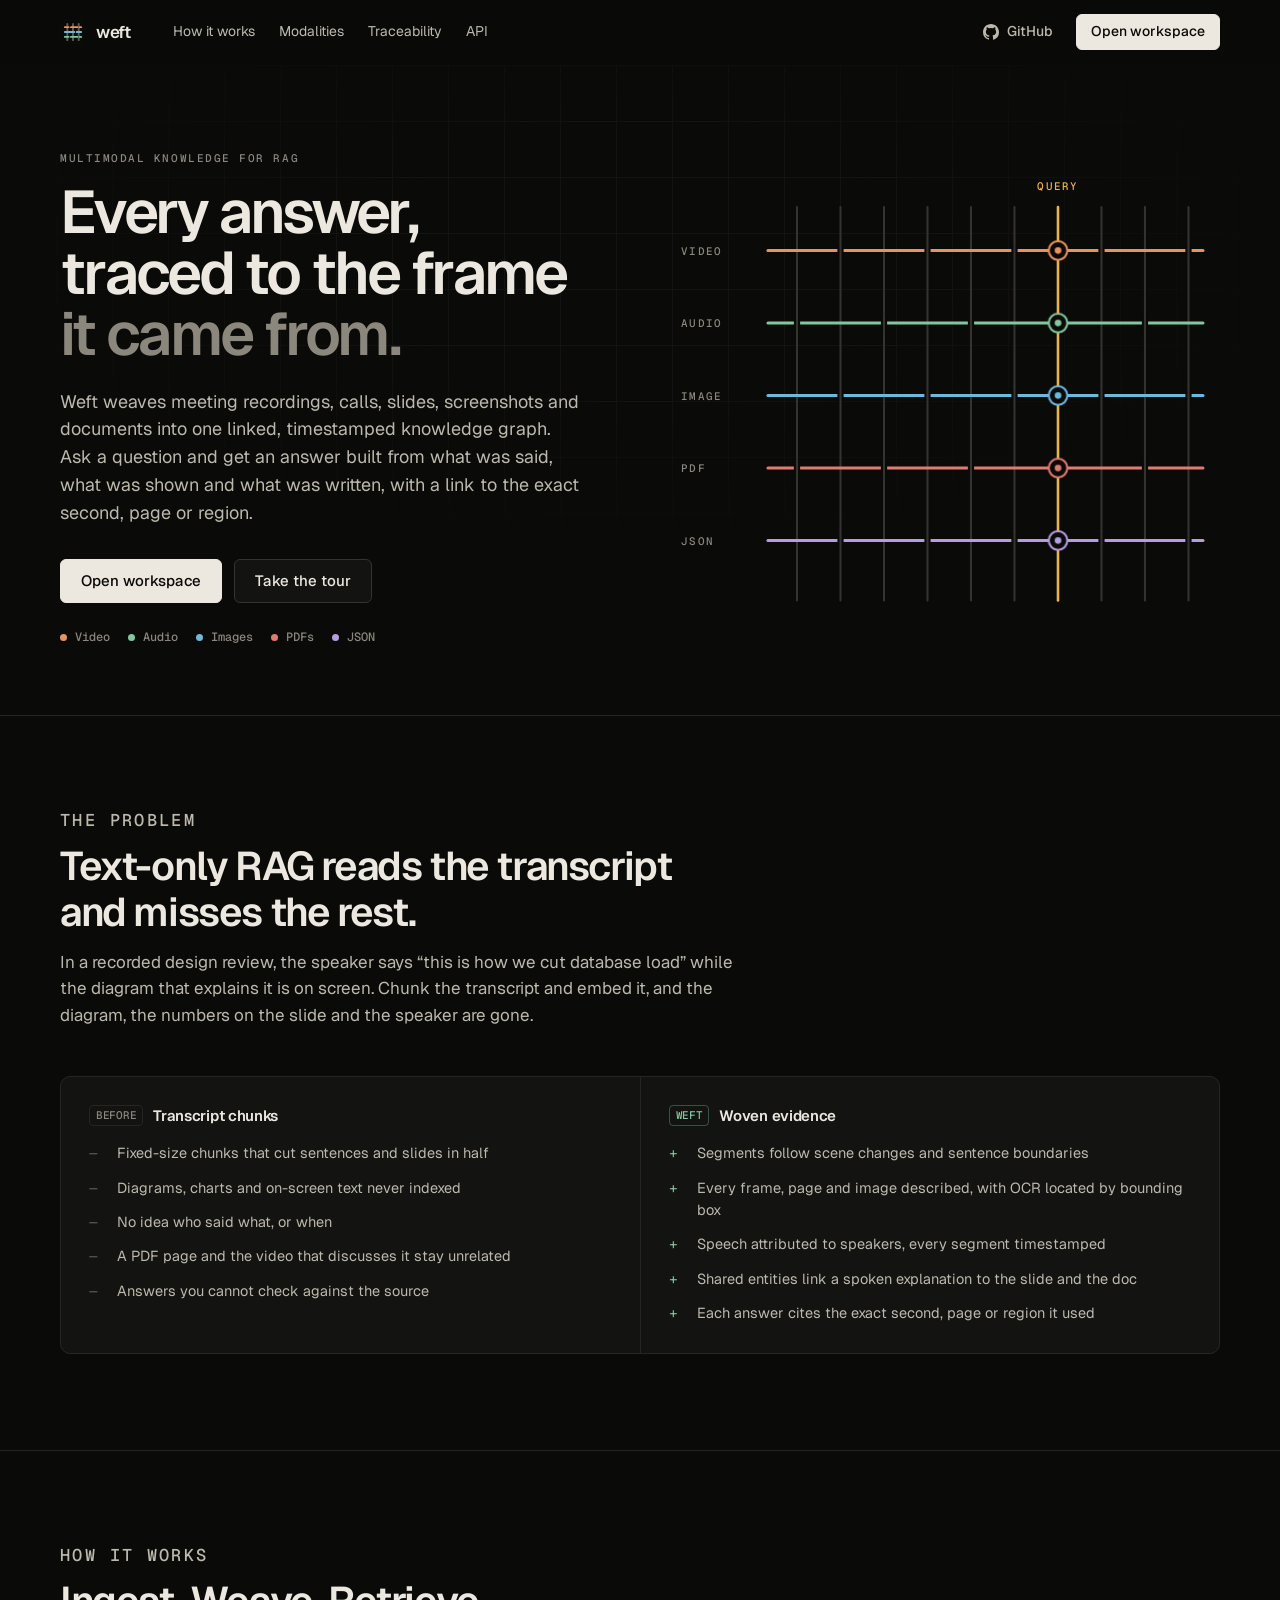
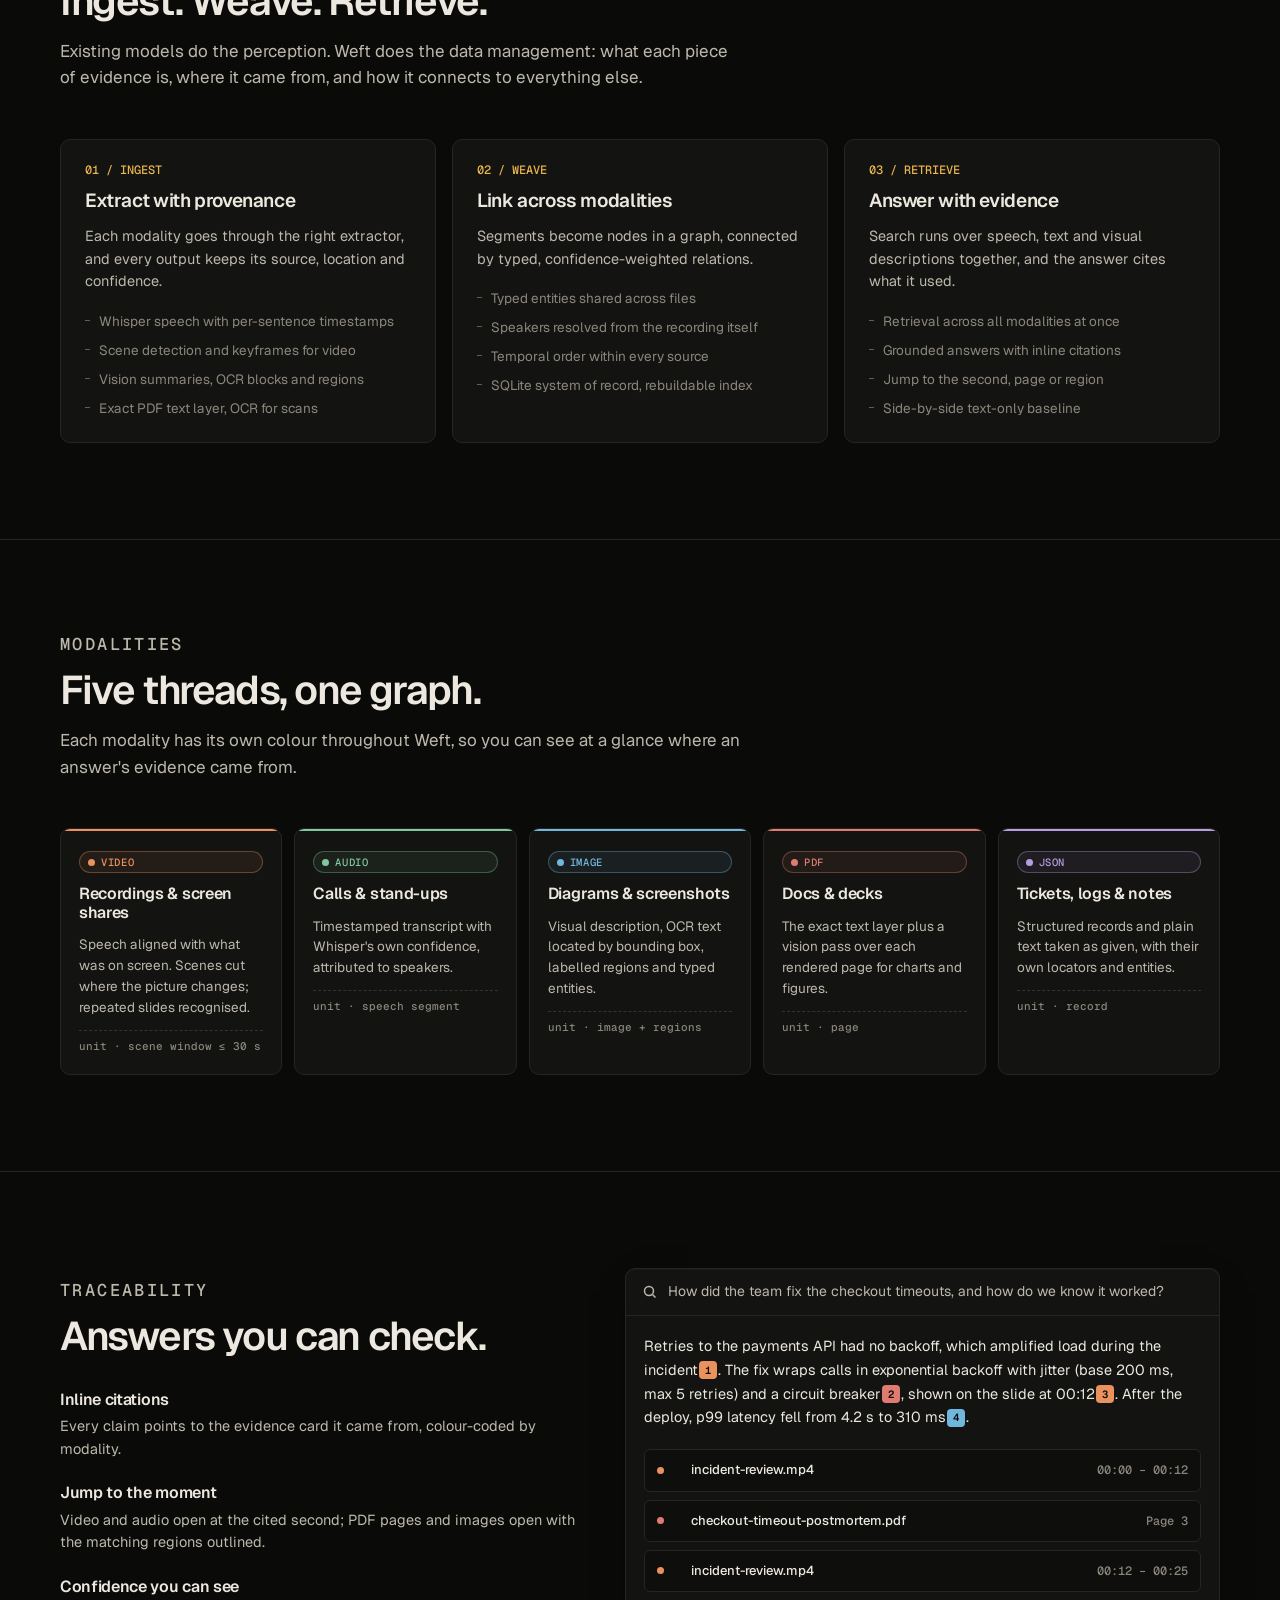
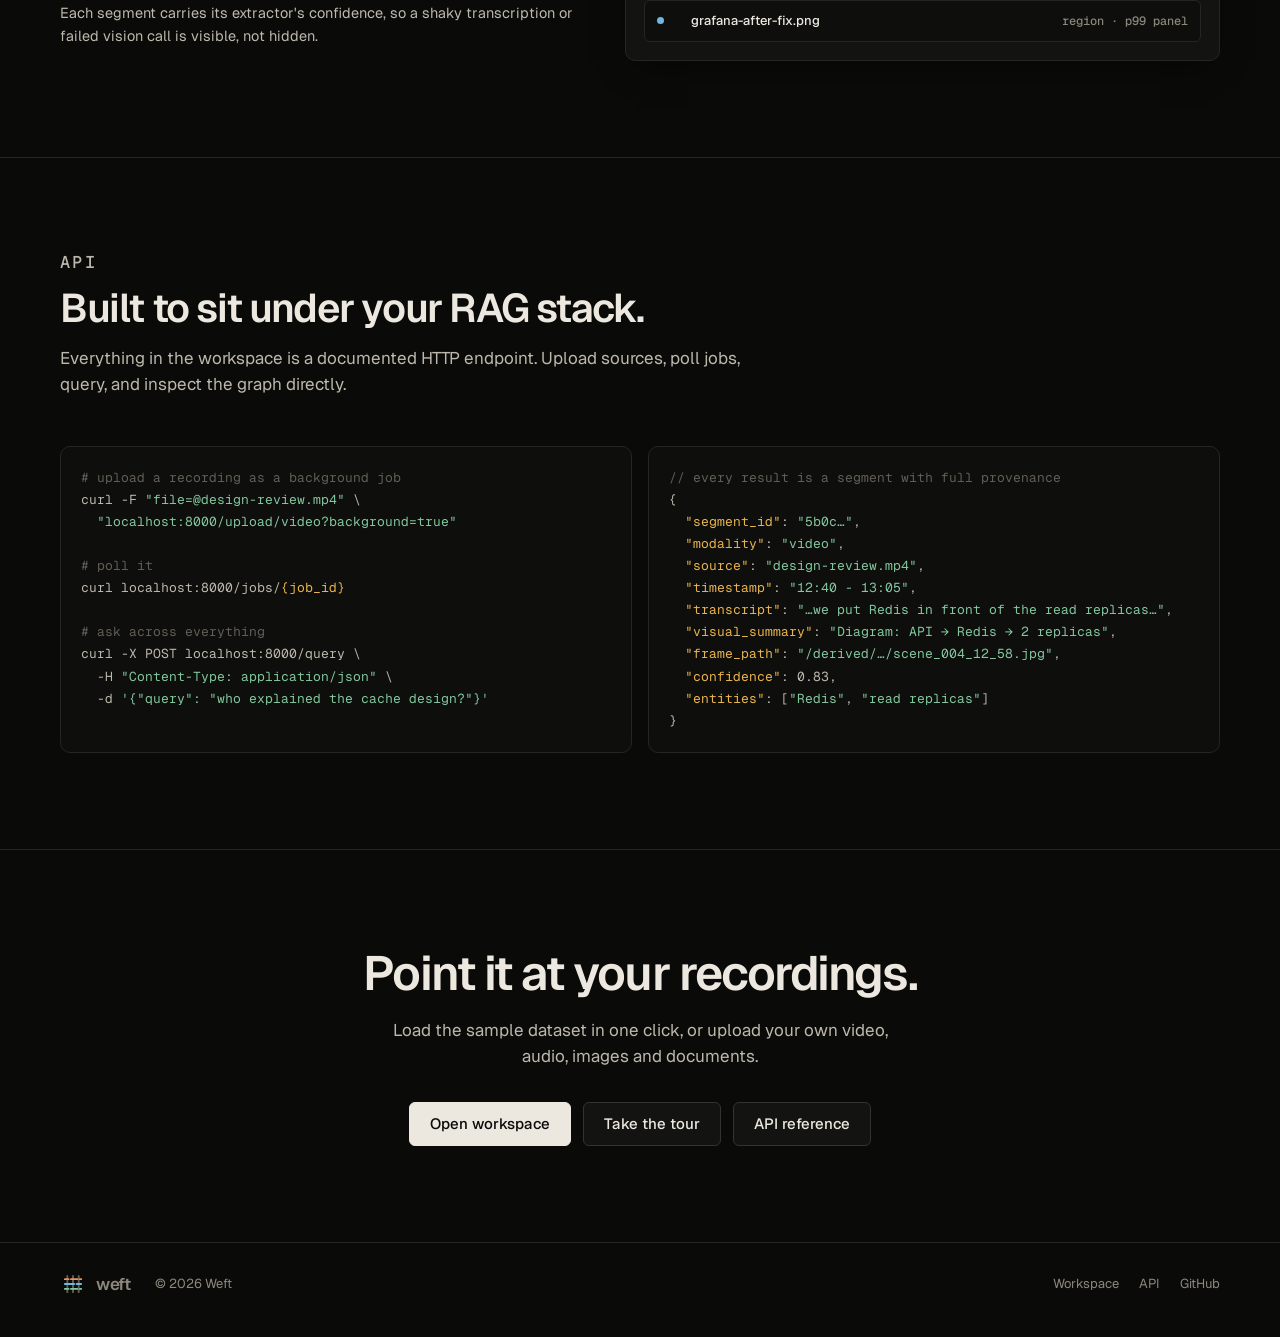
==== commit 740f3070: "Stream answers over SSE with evidence-first rendering, add guided tour, remove legacy scripts and un" ====
--- a/static/index.html
+++ b/static/index.html
@@ -45,7 +45,7 @@
           <p class="lede">Weft weaves meeting recordings, calls, slides, screenshots and documents into one linked, timestamped knowledge graph. Ask a question and get an answer built from what was said, what was shown and what was written, with a link to the exact second, page or region.</p>
           <div class="ctas">
             <a class="btn btn-primary btn-lg" href="/app">Open workspace</a>
-            <a class="btn btn-lg" href="#how">See how it works</a>
+            <a class="btn btn-lg" href="/app#/ask?tour=1">Take the tour</a>
           </div>
           <div class="meta">
             <span><i class="dot" style="background:var(--m-video)"></i>Video</span>
@@ -250,6 +250,7 @@
         <p>Load the sample dataset in one click, or upload your own video, audio, images and documents.</p>
         <div class="ctas">
           <a class="btn btn-primary btn-lg" href="/app">Open workspace</a>
+          <a class="btn btn-lg" href="/app#/ask?tour=1">Take the tour</a>
           <a class="btn btn-lg" href="/docs">API reference</a>
         </div>
       </div>
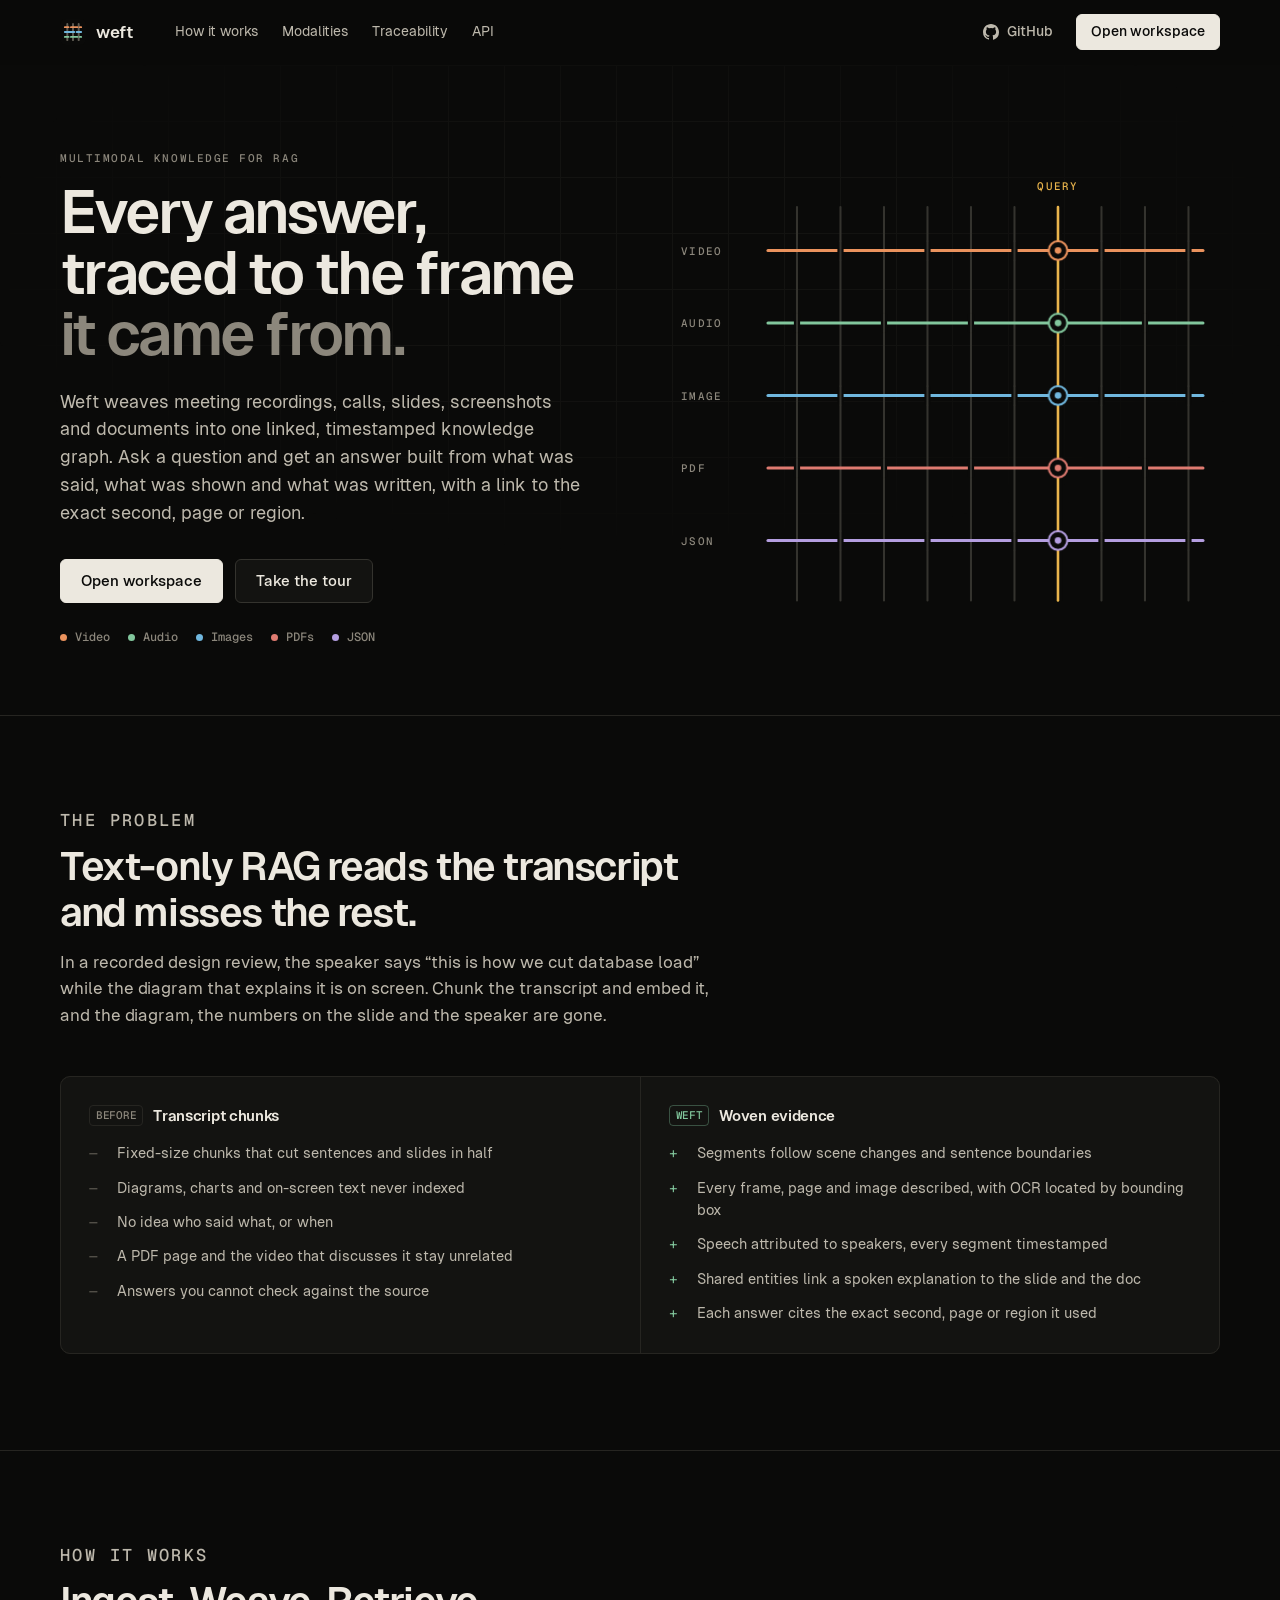
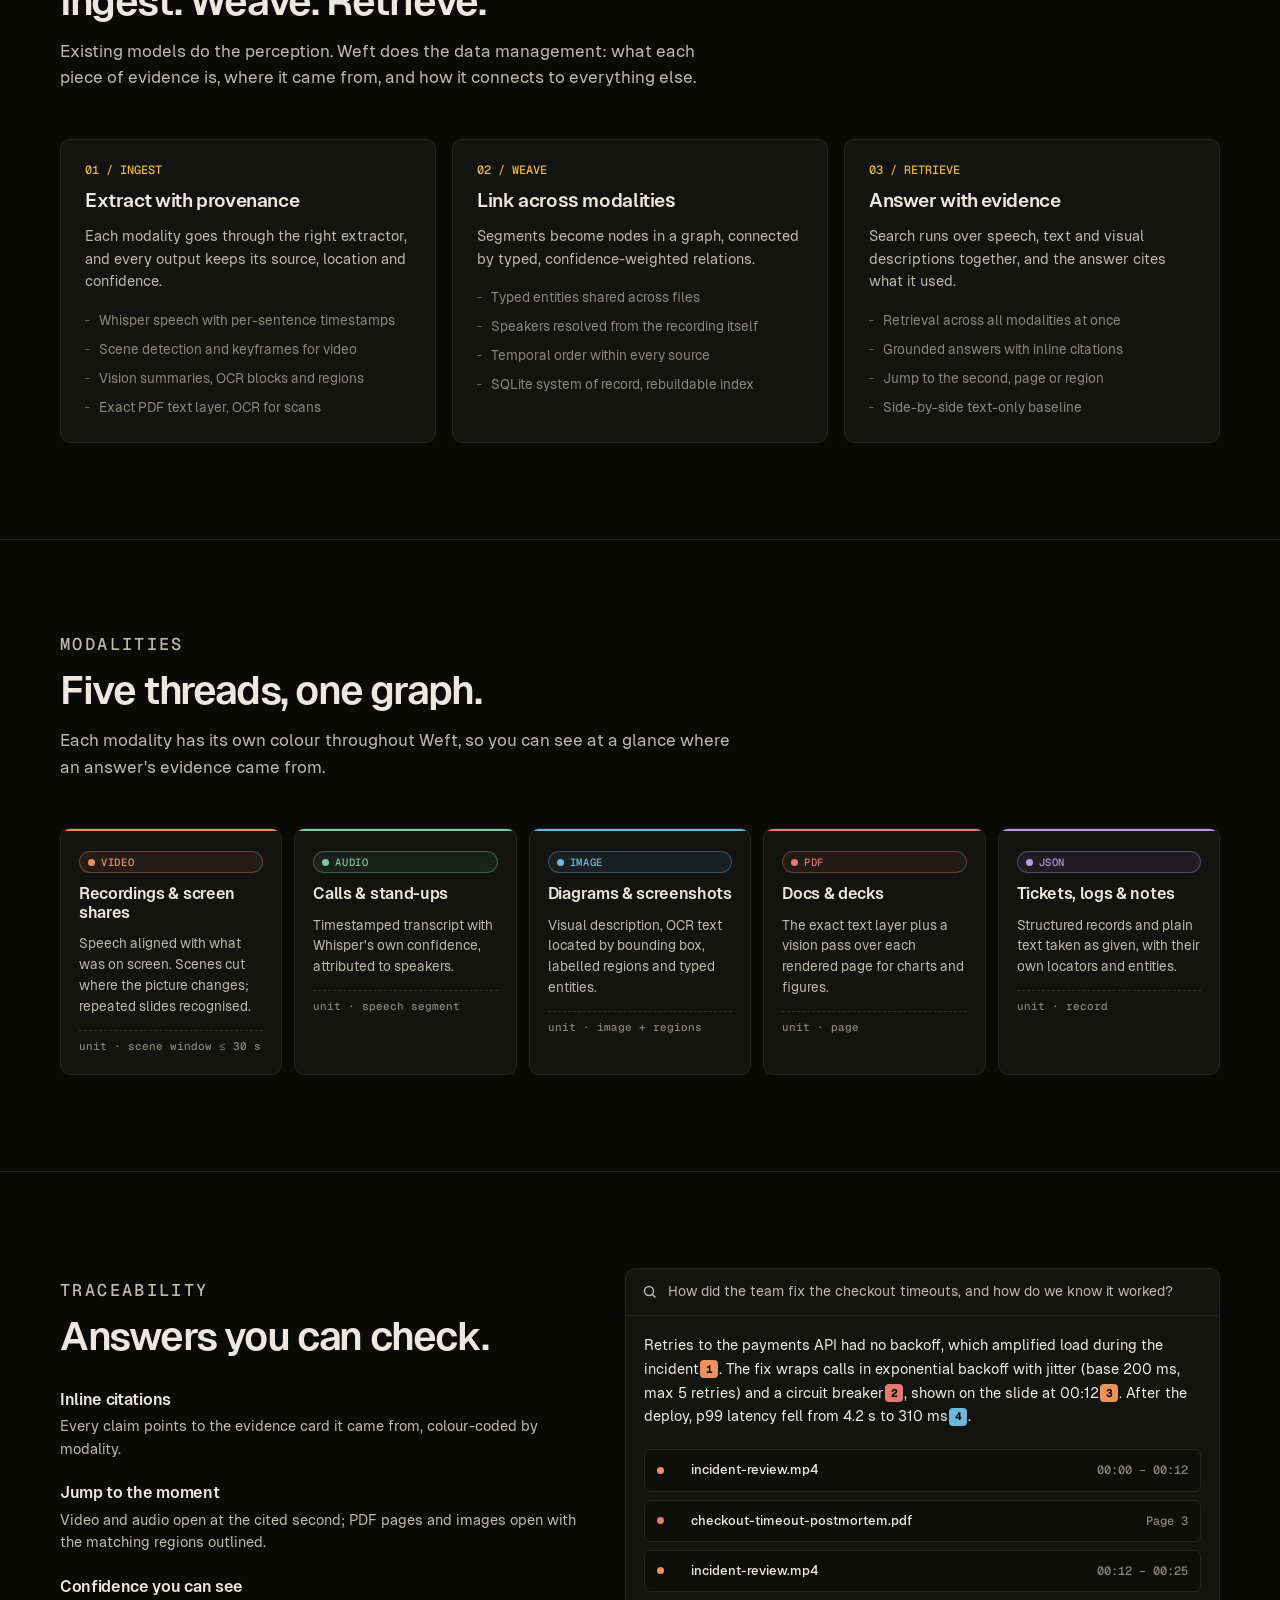
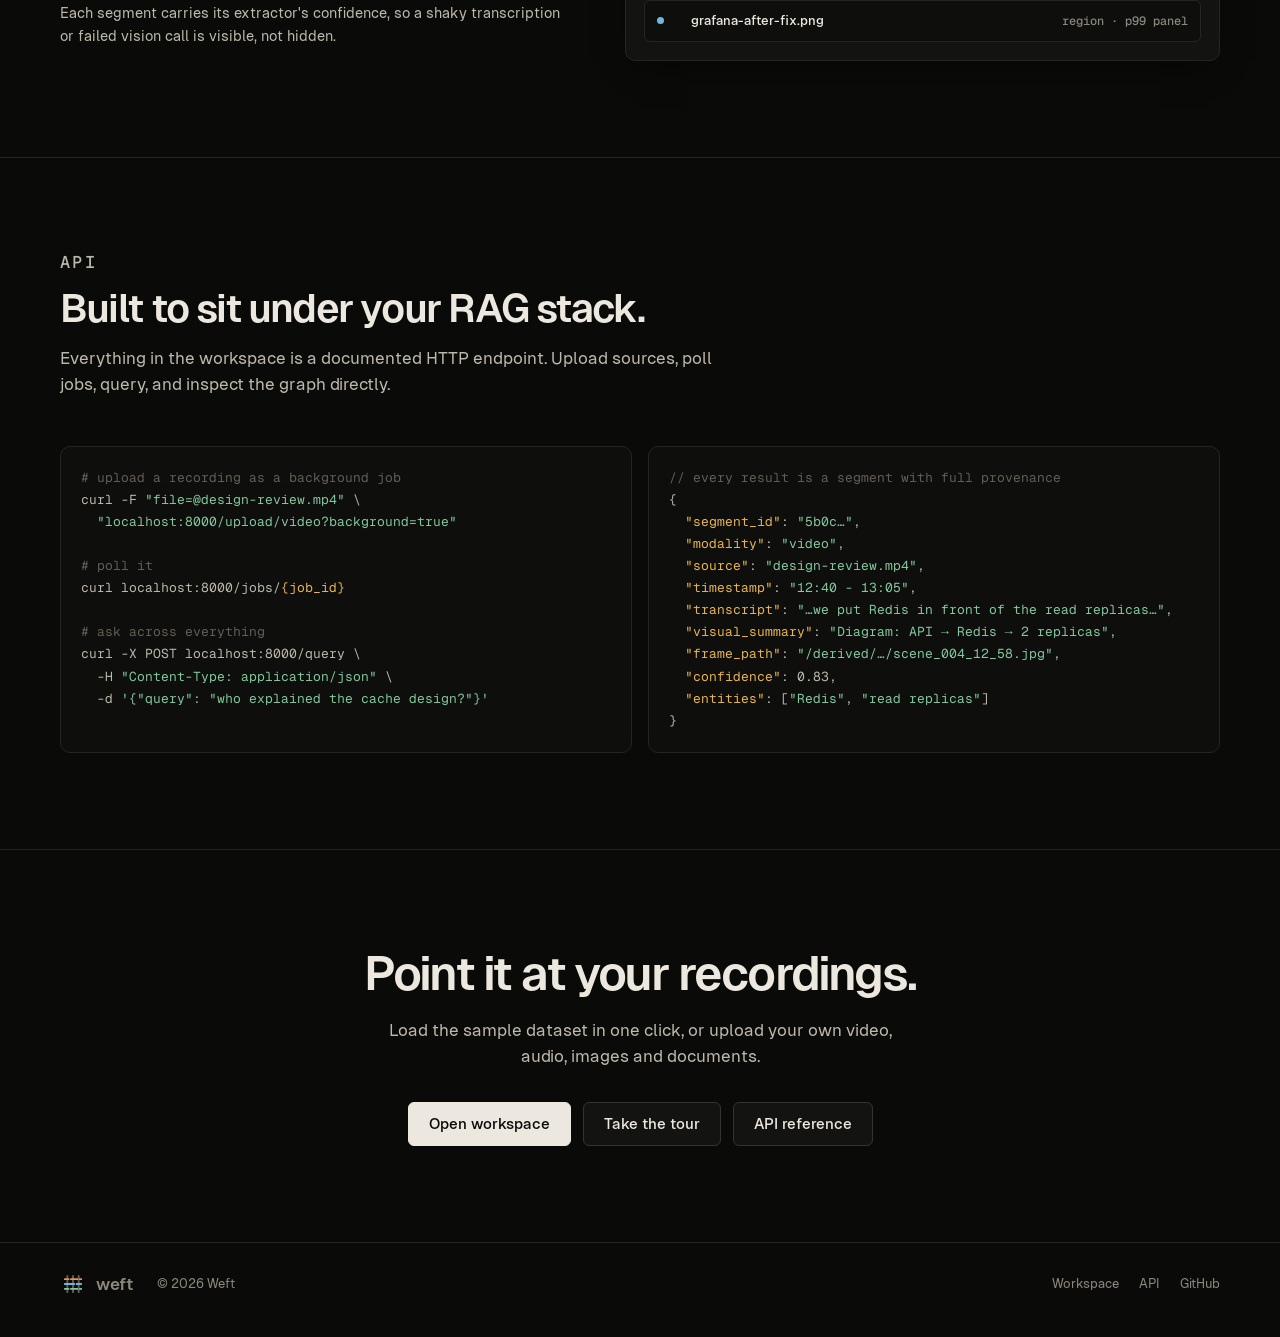
==== commit 31fe1c51: "Add Docker image, compose and CI workflow; harden HTTP with optional API key, security headers, CSP," ====
--- a/static/index.html
+++ b/static/index.html
@@ -10,9 +10,7 @@
   <meta property="og:description" content="Multimodal ingestion and retrieval for RAG: speech, slides, screenshots and documents woven into one graph." />
   <meta property="og:type" content="website" />
   <link rel="icon" href="/static/img/weft-mark.svg" type="image/svg+xml" />
-  <link rel="preconnect" href="https://fonts.googleapis.com" />
-  <link rel="preconnect" href="https://fonts.gstatic.com" crossorigin />
-  <link href="https://fonts.googleapis.com/css2?family=Geist:wght@400;500;600;700&family=Geist+Mono:wght@400;500&display=swap" rel="stylesheet" />
+  <link rel="preload" href="/static/fonts/geist-400.woff2" as="font" type="font/woff2" crossorigin />
   <link rel="stylesheet" href="/static/css/weft.css" />
   <link rel="stylesheet" href="/static/css/landing.css" />
 </head>
--- a/static/css/weft.css
+++ b/static/css/weft.css
@@ -3,6 +3,14 @@
    Dark, quiet, precise. One neutral palette, five "thread" colours, one per
    modality, used everywhere a piece of evidence appears.
    ========================================================================== */
+
+/* Self-hosted fonts (SIL Open Font License, see static/fonts/LICENSE.txt). */
+@font-face { font-family: "Geist"; font-style: normal; font-weight: 400; font-display: swap; src: url("../fonts/geist-400.woff2") format("woff2"); }
+@font-face { font-family: "Geist"; font-style: normal; font-weight: 500; font-display: swap; src: url("../fonts/geist-500.woff2") format("woff2"); }
+@font-face { font-family: "Geist"; font-style: normal; font-weight: 600; font-display: swap; src: url("../fonts/geist-600.woff2") format("woff2"); }
+@font-face { font-family: "Geist"; font-style: normal; font-weight: 700; font-display: swap; src: url("../fonts/geist-700.woff2") format("woff2"); }
+@font-face { font-family: "Geist Mono"; font-style: normal; font-weight: 400; font-display: swap; src: url("../fonts/geist-mono-400.woff2") format("woff2"); }
+@font-face { font-family: "Geist Mono"; font-style: normal; font-weight: 500; font-display: swap; src: url("../fonts/geist-mono-500.woff2") format("woff2"); }
 
 :root {
   --bg: #0a0a09;
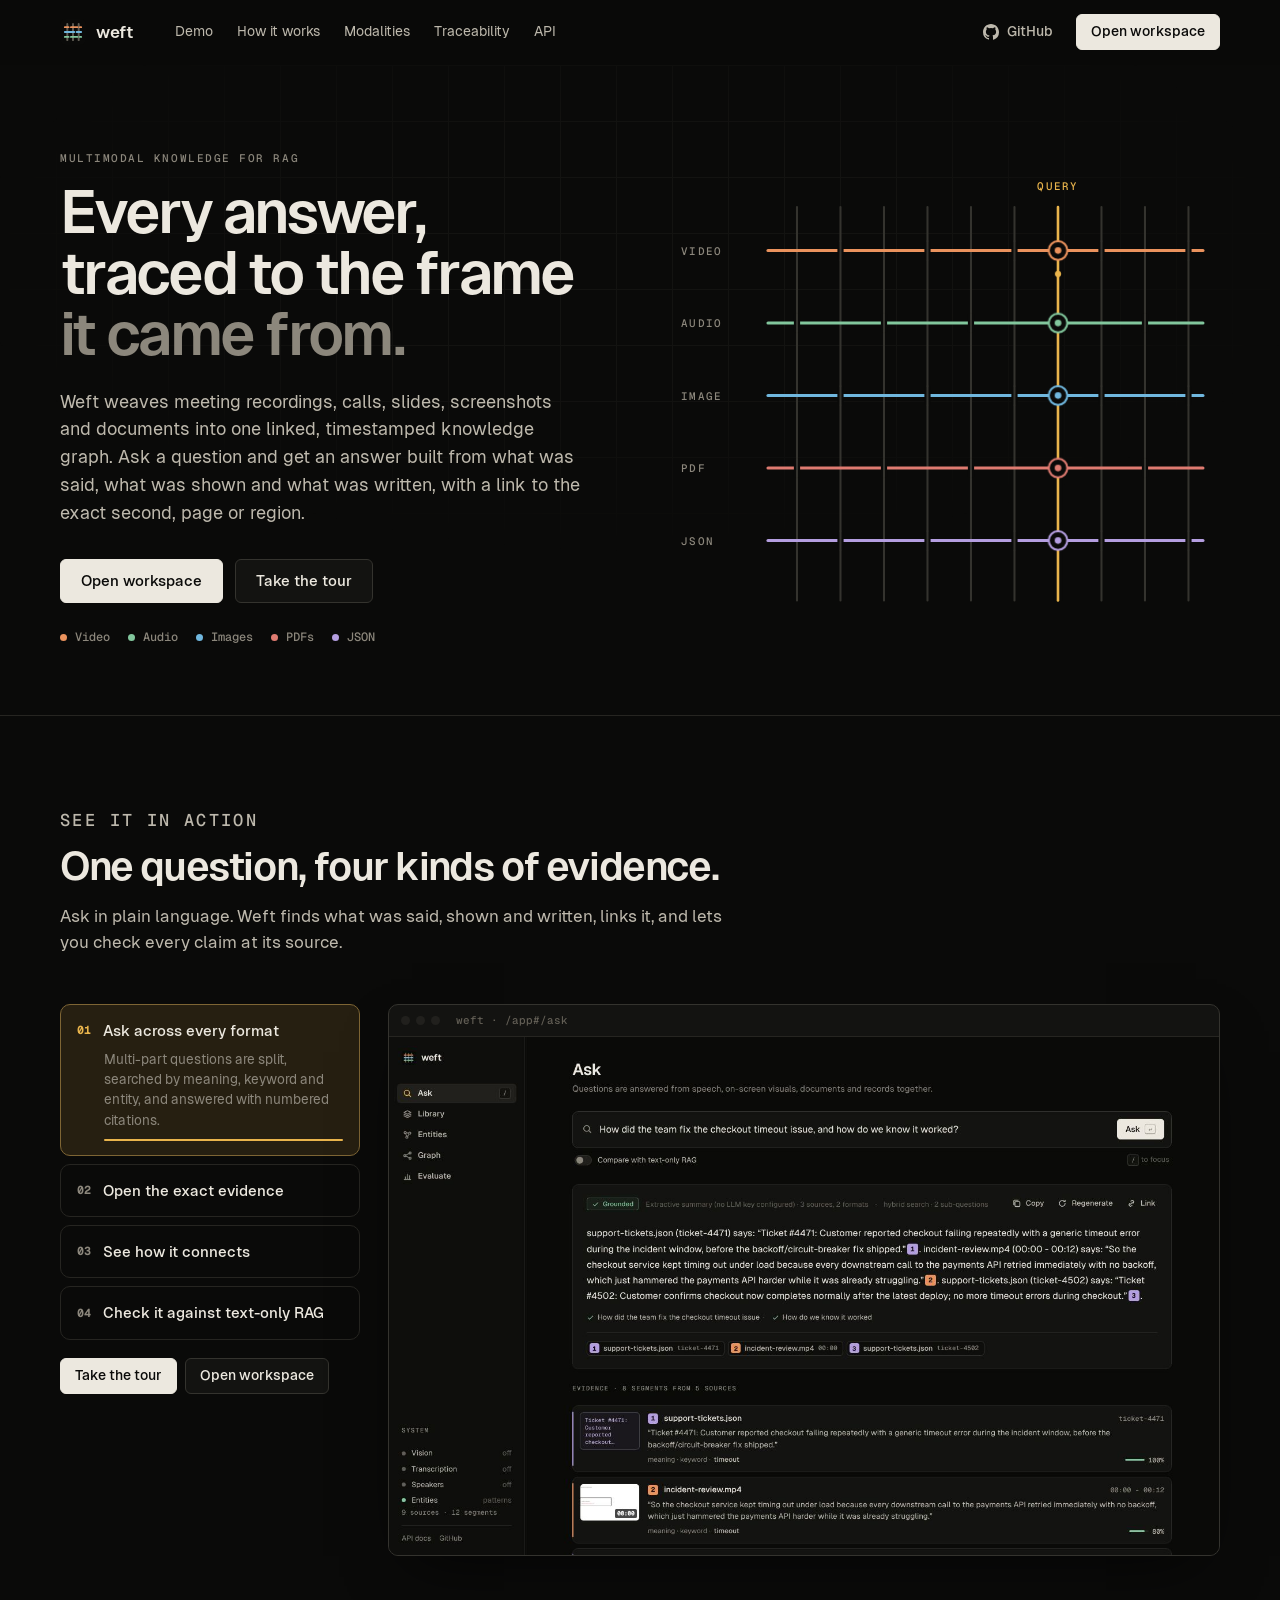
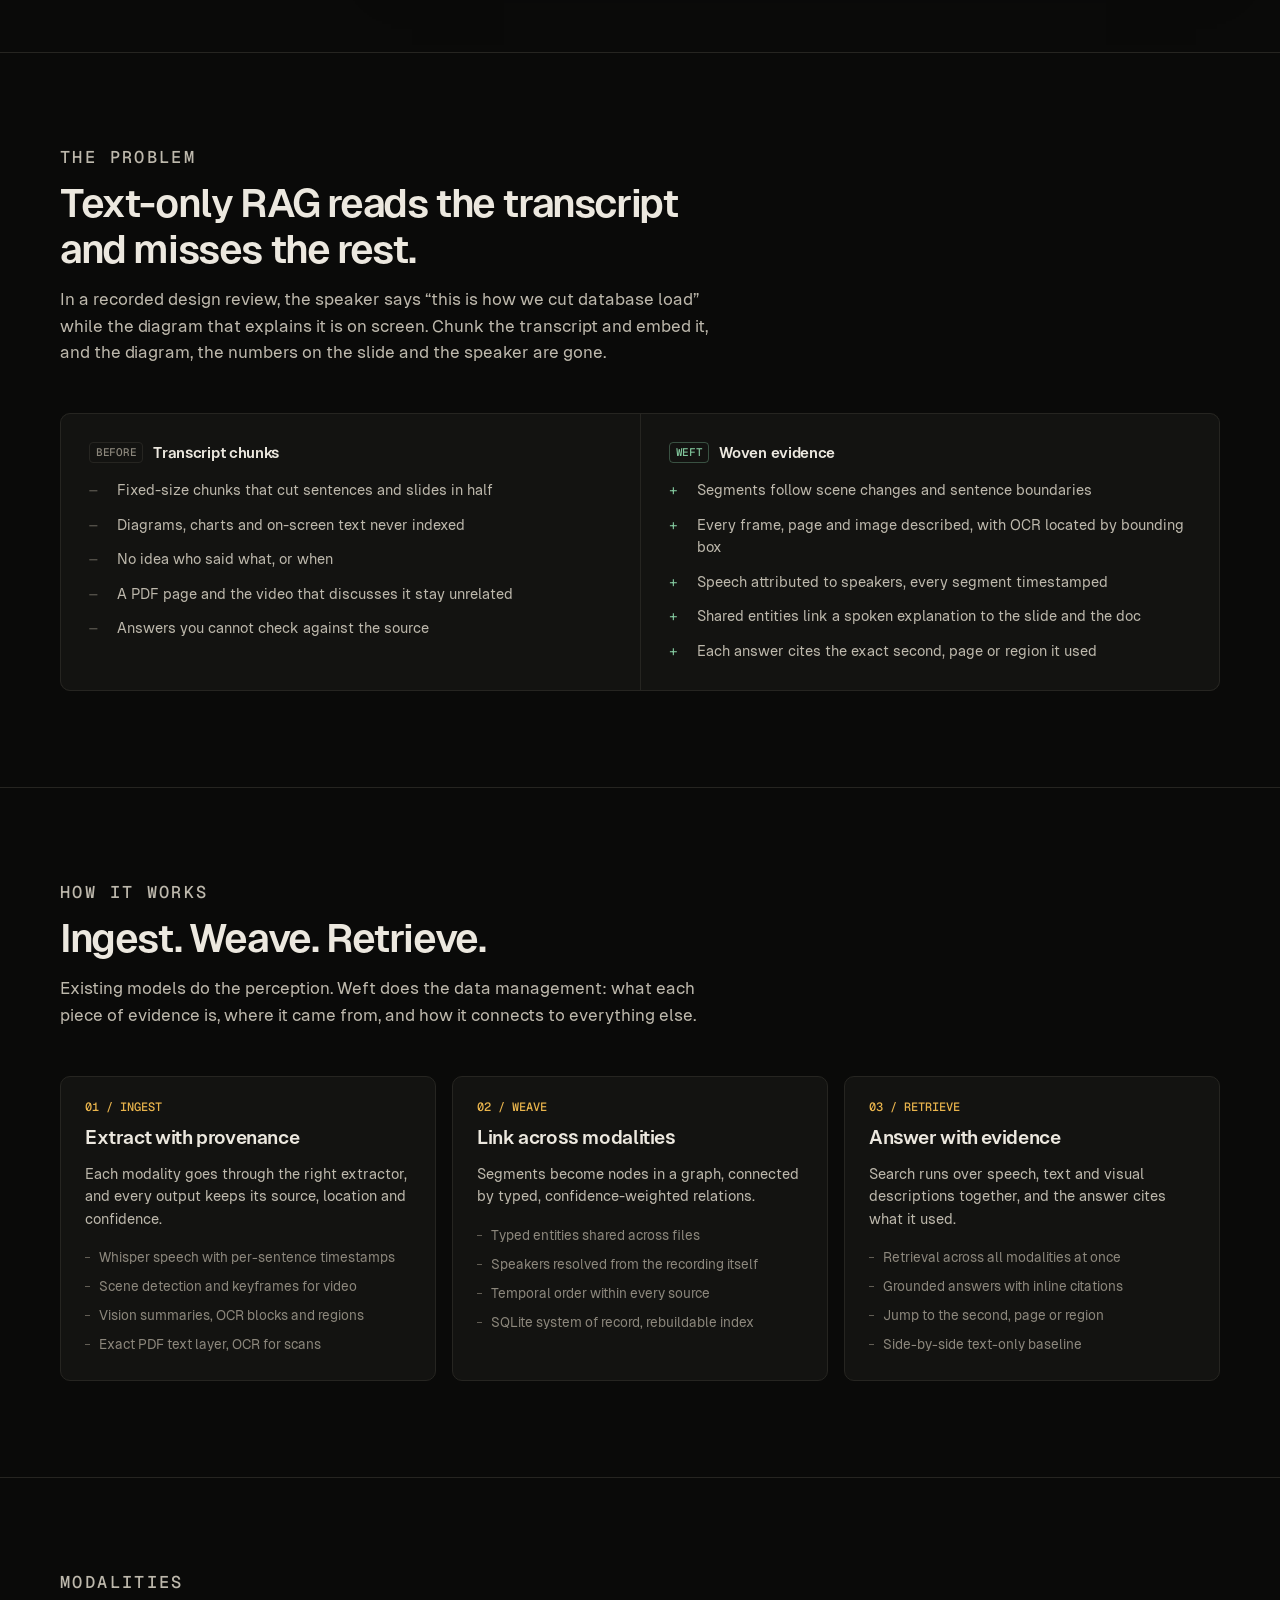
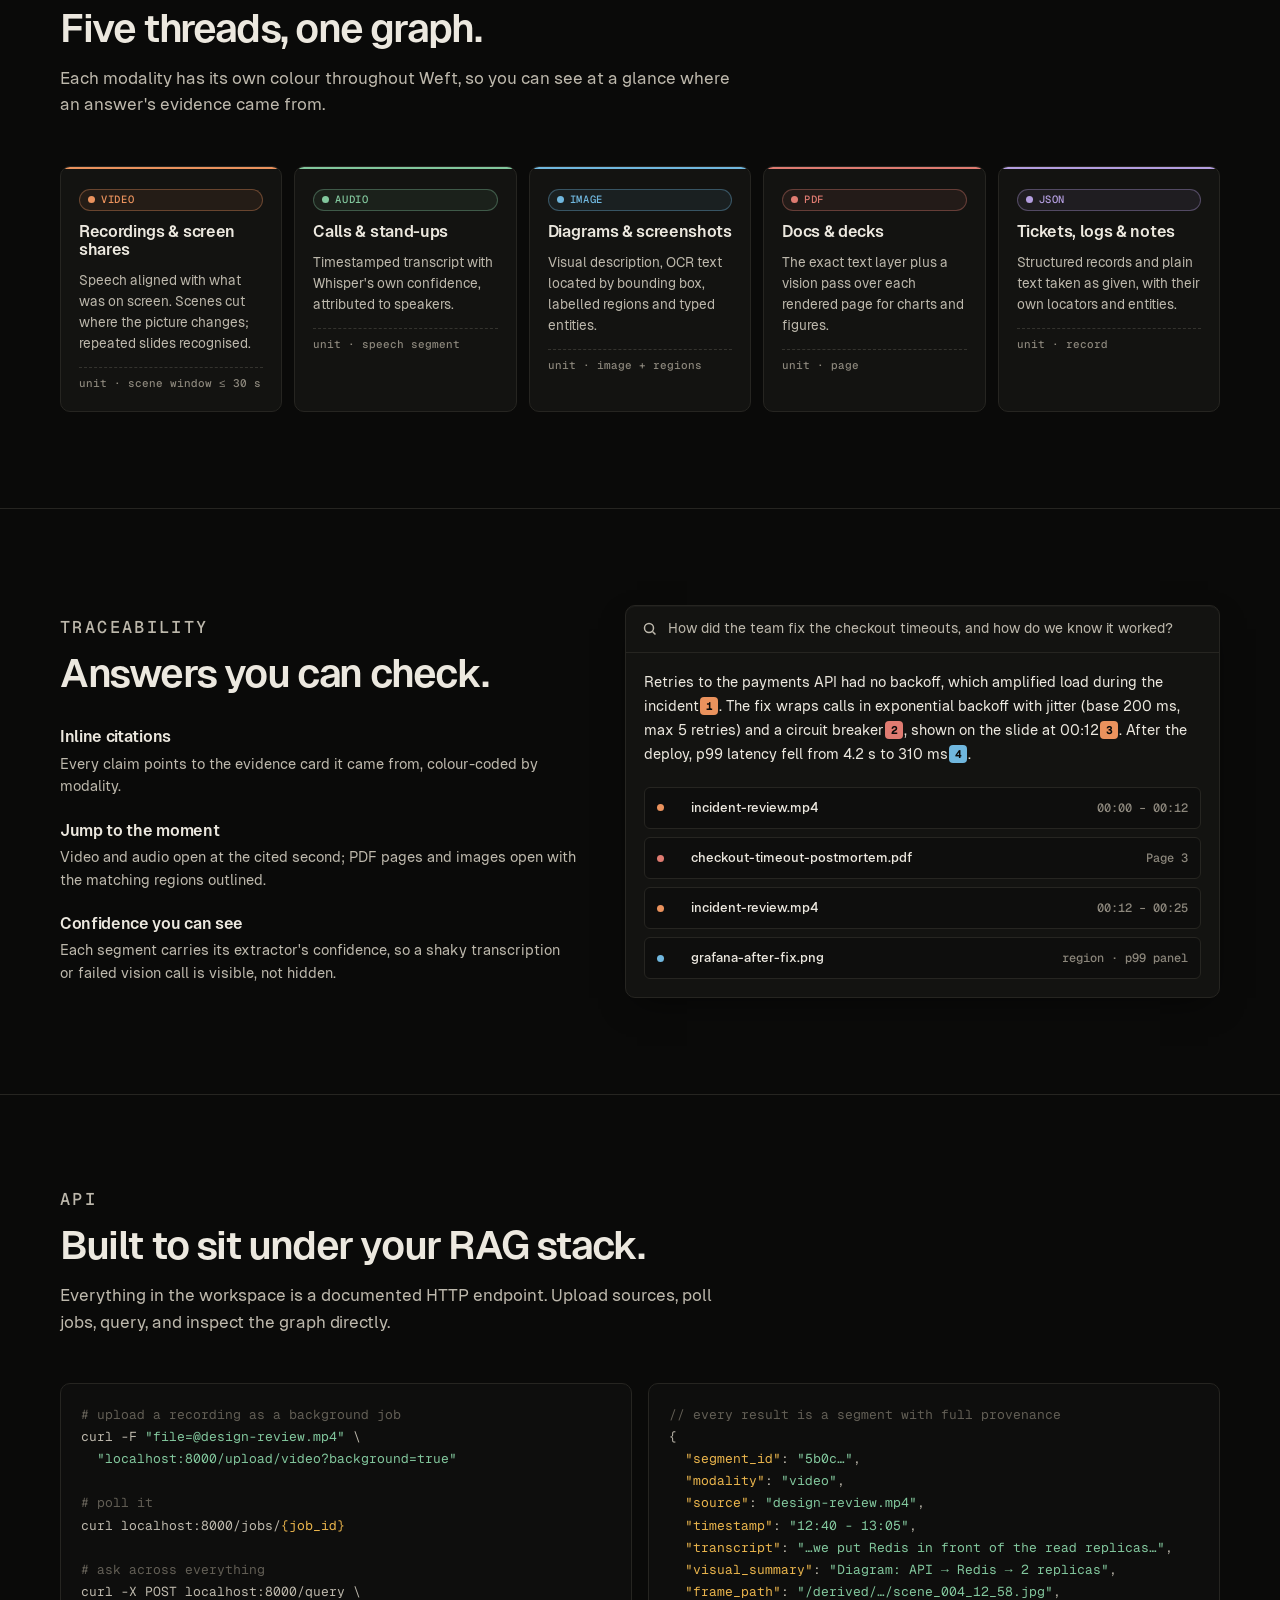
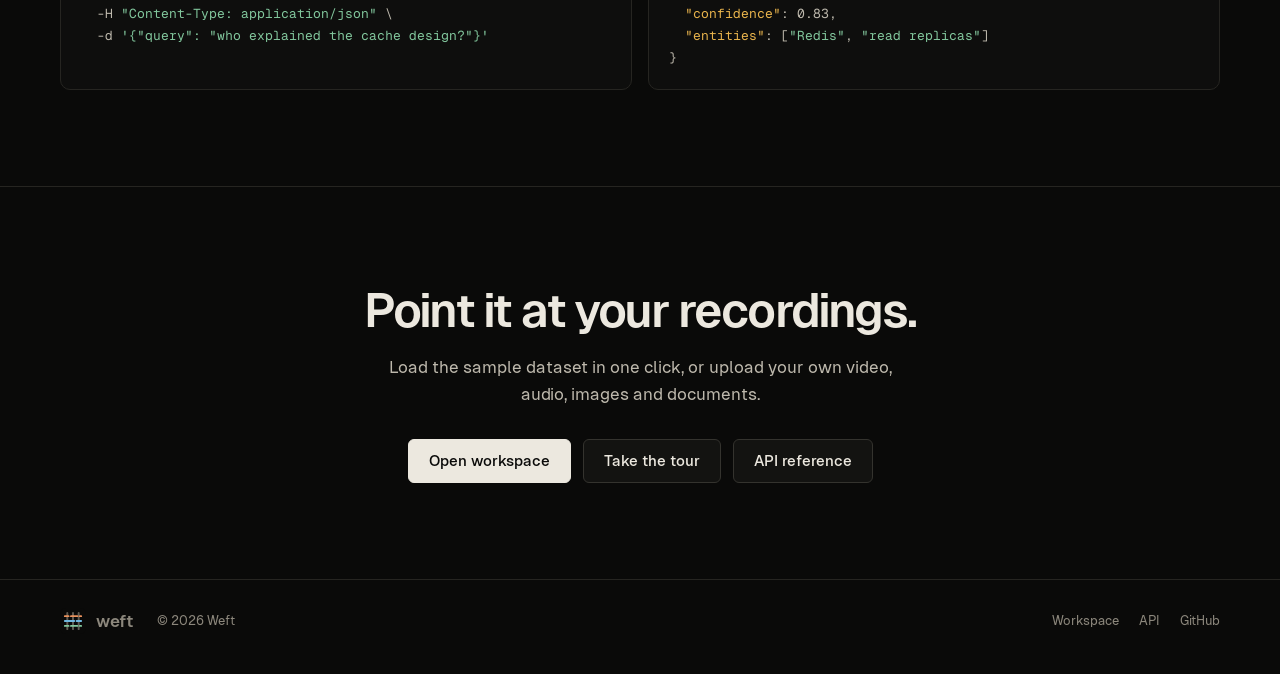
==== commit 125090b1: "Redesign evidence and answer cards with source chips and actions, add graph search, filters, zoom an" ====
--- a/static/index.html
+++ b/static/index.html
@@ -19,6 +19,7 @@
     <div class="wrap">
       <a class="brand" href="/" aria-label="Weft home"><img src="/static/img/weft-mark.svg" alt="" />weft</a>
       <nav aria-label="Primary">
+        <a href="#demo">Demo</a>
         <a href="#how">How it works</a>
         <a href="#modalities">Modalities</a>
         <a href="#trace">Traceability</a>
@@ -54,6 +55,48 @@
           </div>
         </div>
         <div class="loom" data-loom></div>
+      </div>
+    </section>
+
+    <section class="block" id="demo">
+      <div class="wrap">
+        <div class="block-head">
+          <p class="eyebrow">See it in action</p>
+          <h2>One question, four kinds of evidence.</h2>
+          <p>Ask in plain language. Weft finds what was said, shown and written, links it, and lets you check every claim at its source.</p>
+        </div>
+        <div class="demo" data-demo>
+          <div class="demo-steps" role="tablist" aria-label="Product walkthrough">
+            <button class="demo-step" type="button" role="tab" aria-selected="true" data-shot="/static/img/screens/ask.jpg" data-url="/app#/ask">
+              <span class="demo-t"><b>01</b>Ask across every format</span>
+              <span class="demo-d">Multi-part questions are split, searched by meaning, keyword and entity, and answered with numbered citations.</span>
+              <span class="demo-prog"><i></i></span>
+            </button>
+            <button class="demo-step" type="button" role="tab" aria-selected="false" data-shot="/static/img/screens/evidence.jpg" data-url="/app#/ask · evidence">
+              <span class="demo-t"><b>02</b>Open the exact evidence</span>
+              <span class="demo-d">The video at the cited second, the PDF at the page, the matched region of a screenshot outlined.</span>
+              <span class="demo-prog"><i></i></span>
+            </button>
+            <button class="demo-step" type="button" role="tab" aria-selected="false" data-shot="/static/img/screens/graph.jpg" data-url="/app#/graph">
+              <span class="demo-t"><b>03</b>See how it connects</span>
+              <span class="demo-d">Slides linked to what was said over them, charts to the documents that state the same numbers.</span>
+              <span class="demo-prog"><i></i></span>
+            </button>
+            <button class="demo-step" type="button" role="tab" aria-selected="false" data-shot="/static/img/screens/evaluate.jpg" data-url="/app#/evaluate">
+              <span class="demo-t"><b>04</b>Check it against text-only RAG</span>
+              <span class="demo-d">A gold question set scored for four retrieval systems, question by question.</span>
+              <span class="demo-prog"><i></i></span>
+            </button>
+            <div class="demo-ctas">
+              <a class="btn btn-primary" href="/app#/ask?tour=1">Take the tour</a>
+              <a class="btn" href="/app">Open workspace</a>
+            </div>
+          </div>
+          <figure class="demo-frame" role="tabpanel">
+            <div class="demo-bar" aria-hidden="true"><i></i><i></i><i></i><span data-demo-url>weft · /app#/ask</span></div>
+            <img data-demo-shot src="/static/img/screens/ask.jpg" alt="The Weft workspace answering a question with cited evidence" width="1440" height="900" loading="lazy" decoding="async" />
+          </figure>
+        </div>
       </div>
     </section>
 
--- a/static/css/landing.css
+++ b/static/css/landing.css
@@ -125,3 +125,31 @@
   .modalities { grid-template-columns: 1fr; }
   section.block { padding: 72px 0; }
 }
+
+/* see it in action */
+.demo { display: grid; grid-template-columns: 300px minmax(0, 1fr); gap: 28px; align-items: start; }
+.demo-steps { display: grid; gap: 8px; }
+.demo-step { display: grid; gap: 8px; text-align: left; padding: 14px 16px; border: 1px solid var(--line); border-radius: var(--r-lg); background: transparent; color: var(--text-2); font: inherit; cursor: pointer; transition: border-color 0.15s, background 0.15s; }
+.demo-step:hover { border-color: var(--line-2); }
+.demo-t { display: flex; align-items: center; gap: 12px; font-weight: 500; color: var(--text); font-size: 15px; }
+.demo-t b { font: 600 11px/1 var(--mono); color: var(--muted); }
+.demo-d, .demo-prog { display: none; margin-left: 27px; }
+.demo-d { font-size: 13.5px; color: var(--muted); line-height: 1.5; }
+.demo-prog { height: 2px; border-radius: 2px; background: var(--surface-3); overflow: hidden; }
+.demo-prog i { display: block; height: 100%; width: 0; background: var(--signal); }
+.demo-step[aria-selected="true"] { border-color: color-mix(in srgb, var(--signal) 45%, var(--line)); background: var(--signal-soft); }
+.demo-step[aria-selected="true"] .demo-t b { color: var(--signal); }
+.demo-step[aria-selected="true"] .demo-d, .demo-step[aria-selected="true"] .demo-prog { display: block; }
+.demo-step[aria-selected="true"] .demo-prog i { animation: demo-fill var(--demo-ms, 5000ms) linear forwards; }
+.demo.paused .demo-prog i { animation-play-state: paused; }
+@keyframes demo-fill { to { width: 100%; } }
+.demo-ctas { display: flex; flex-wrap: wrap; gap: 8px; margin-top: 10px; }
+.demo-frame { margin: 0; border: 1px solid var(--line-2); border-radius: var(--r-lg); overflow: hidden; background: var(--surface); box-shadow: 0 24px 60px -24px rgba(0, 0, 0, 0.75); }
+.demo-bar { display: flex; align-items: center; gap: 6px; height: 32px; padding: 0 12px; border-bottom: 1px solid var(--line); }
+.demo-bar i { width: 9px; height: 9px; border-radius: 50%; background: var(--surface-3); }
+.demo-bar span { margin-left: 10px; font: 500 11px/1 var(--mono); color: var(--faint); }
+.demo-frame img { display: block; width: 100%; height: auto; aspect-ratio: 16 / 10; object-fit: cover; object-position: top left; transition: opacity 0.25s; }
+.demo-frame img.swap { opacity: 0.2; }
+@media (max-width: 900px) {
+  .demo { grid-template-columns: 1fr; }
+}
